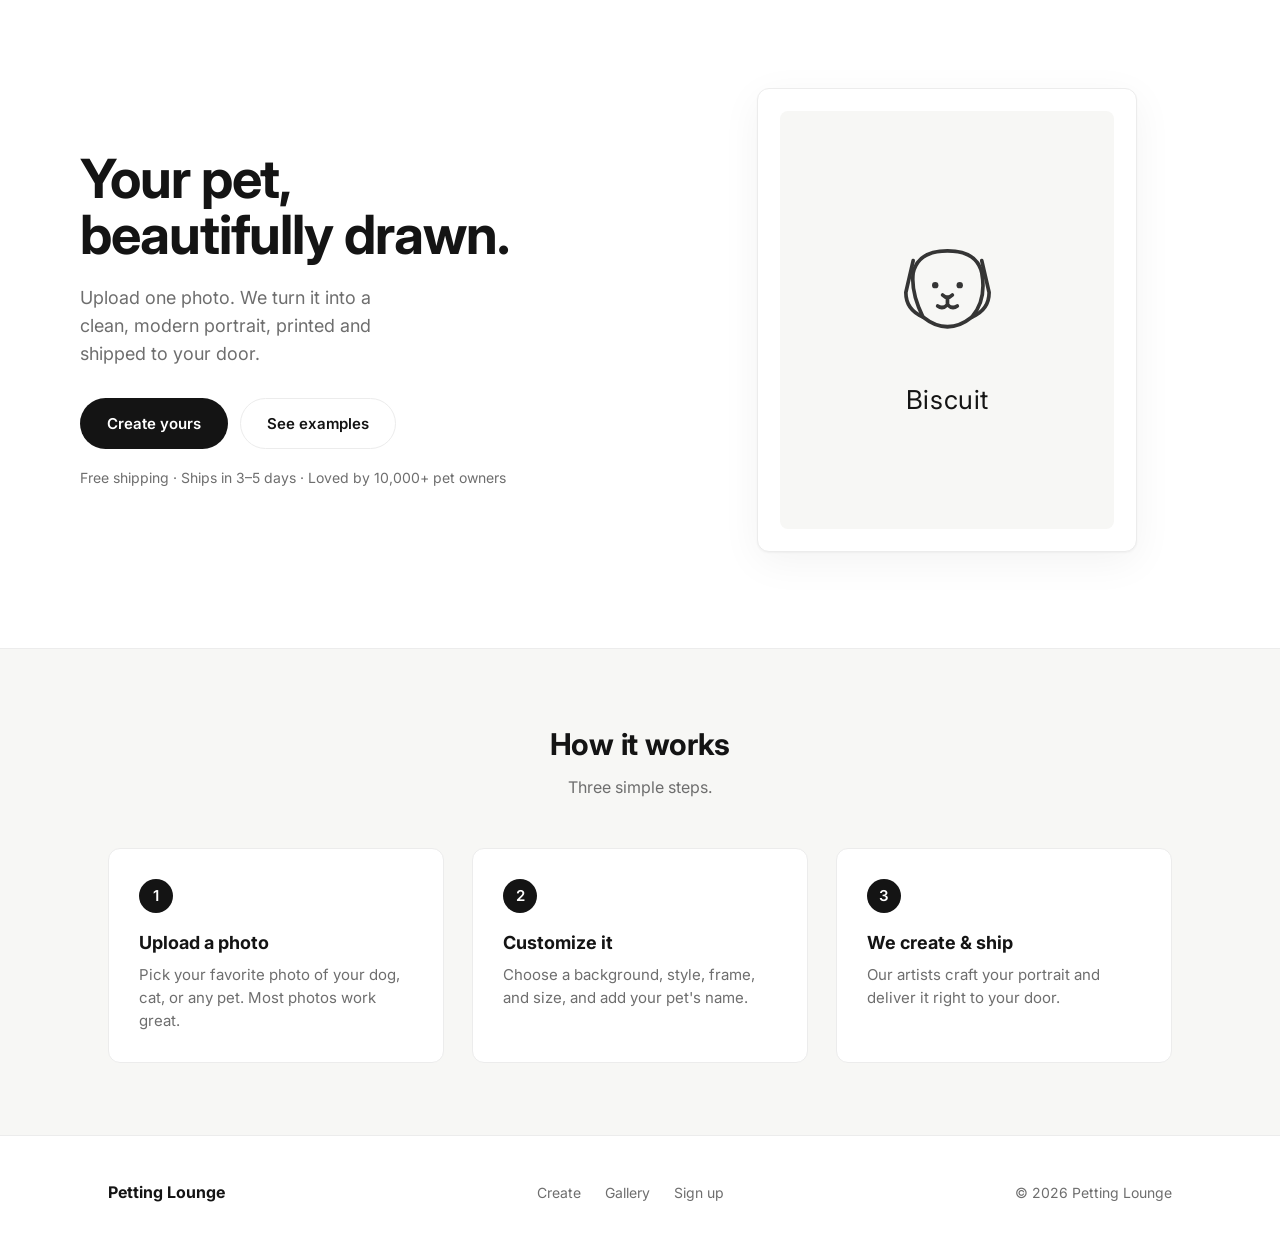
==== index.html @ 8c387979 "Update index.html" ====
<!DOCTYPE html>
<html lang="en">
<head>
  <meta charset="UTF-8" />
  <meta name="viewport" content="width=device-width, initial-scale=1.0" />
  <title>Petting Lounge — Custom Pet Portraits</title>

  <!-- Fonts -->
  <link rel="preconnect" href="https://fonts.googleapis.com" />
  <link rel="preconnect" href="https://fonts.gstatic.com" crossorigin />
  <link href="https://fonts.googleapis.com/css2?family=Inter:wght@400;500;600;700&display=swap" rel="stylesheet" />

  <!-- Shared stylesheet -->
  <link rel="stylesheet" href="style.css" />
</head>
<body>

  <!-- Reusable navbar (from Navbar.js). "active" highlights the current page. -->
  <site-nav active="create"></site-nav>

  <!-- ================= HERO ================= -->
  <section class="container hero">
    <div>
      <h1>Your pet,<br />beautifully drawn.</h1>
      <p class="lead">Upload one photo. We turn it into a clean, modern portrait, printed and shipped to your door.</p>
      <div class="cta-row">
        <a href="customize.html" class="btn btn-primary">Create yours</a>
        <a href="gallery.html" class="btn btn-outline">See examples</a>
      </div>
      <p class="reassure">Free shipping · Ships in 3–5 days · Loved by 10,000+ pet owners</p>
    </div>

    <!-- Signature element: a framed portrait preview -->
    <div class="frame">
      <div class="art">
        <svg viewBox="0 0 120 120" fill="none" stroke="#141414" stroke-width="3"
             stroke-linecap="round" stroke-linejoin="round" aria-hidden="true">
          <path d="M32 34 L26 60 Q26 74 40 80" />
          <path d="M88 34 L94 60 Q94 74 80 80" />
          <path d="M40 80 Q60 96 80 80 Q92 66 88 44 Q84 26 60 26 Q36 26 32 44 Q30 60 40 80 Z" />
          <circle cx="50" cy="54" r="2.6" fill="#141414" stroke="none" />
          <circle cx="70" cy="54" r="2.6" fill="#141414" stroke="none" />
          <path d="M60 64 L60 70 Q56 74 52 71" />
          <path d="M60 70 Q64 74 68 71" />
          <path d="M56 62 Q60 66 64 62" />
        </svg>
        <div class="petname">Biscuit</div>
      </div>
    </div>
  </section>

  <!-- ================= STEPS ================= -->
  <section class="steps">
    <div class="container">
      <h2>How it works</h2>
      <p class="sub">Three simple steps.</p>
      <div class="grid">
        <div class="step">
          <div class="num">1</div>
          <h3>Upload a photo</h3>
          <p>Pick your favorite photo of your dog, cat, or any pet. Most photos work great.</p>
        </div>
        <div class="step">
          <div class="num">2</div>
          <h3>Customize it</h3>
          <p>Choose a background, style, frame, and size, and add your pet's name.</p>
        </div>
        <div class="step">
          <div class="num">3</div>
          <h3>We create &amp; ship</h3>
          <p>Our artists craft your portrait and deliver it right to your door.</p>
        </div>
      </div>
    </div>
  </section>

  <!-- ================= FOOTER ================= -->
  <footer class="footer">
    <div class="container">
      <span class="brand">Petting Lounge</span>
      <nav>
        <a href="index.html">Create</a>
        <a href="gallery.html">Gallery</a>
        <a href="login.html">Sign up</a>
      </nav>
      <span class="muted">© 2026 Petting Lounge</span>
    </div>
  </footer>

  <!-- Load the navbar component (module, so it can use Supabase) -->
  <script type="module" src="Navbar.js"></script>
</body>
</html>
---- style.css ----
/* =========================================================================
   style.css — Northlight Studio
   One clean, white theme shared by every page. Change a value here once and
   it updates everywhere. Colors live in :root as easy-to-read variables.
   ========================================================================= */

:root {
  --bg:        #ffffff;   /* page background */
  --wash:      #f7f7f5;   /* soft section background */
  --ink:       #141414;   /* main text */
  --ink-soft:  #6e6e6e;   /* secondary text */
  --line:      #ececec;   /* borders + dividers */
  --accent:    #141414;   /* buttons / primary actions (kept black for a clean look) */

  --radius:    12px;
  --shadow:    0 1px 2px rgba(0,0,0,.04), 0 10px 40px rgba(0,0,0,.05);
  --maxw:      1120px;
}

* { box-sizing: border-box; margin: 0; padding: 0; }

html { scroll-behavior: smooth; }

body {
  font-family: "Inter", system-ui, -apple-system, sans-serif;
  background: var(--bg);
  color: var(--ink);
  line-height: 1.55;
  -webkit-font-smoothing: antialiased;
}

a { color: inherit; }

/* ---------- shared layout ---------- */
.container { max-width: var(--maxw); margin: 0 auto; padding: 0 28px; }

/* ---------- buttons ---------- */
.btn {
  display: inline-block; cursor: pointer; text-decoration: none;
  font-size: 15px; font-weight: 600; border-radius: 999px;
  padding: 13px 26px; border: 1px solid transparent;
  transition: transform .08s ease, background .15s ease, border-color .15s ease;
}
.btn:active { transform: translateY(1px); }
.btn-primary { background: var(--accent); color: #fff; }
.btn-primary:hover { background: #000; }
.btn-outline { background: #fff; color: var(--ink); border-color: var(--line); }
.btn-outline:hover { border-color: var(--ink); }

/* =========================================================================
   NAVBAR  (markup comes from Navbar.js; styles live here)
   ========================================================================= */
.nav {
  display: flex; align-items: center; justify-content: space-between;
  padding: 16px 28px;
  border-bottom: 1px solid var(--line);
  position: sticky; top: 0; z-index: 40;
  background: rgba(255,255,255,.85);
  backdrop-filter: blur(10px);
}
.nav a { text-decoration: none; }
.nav .brand {
  font-weight: 700; font-size: 19px; letter-spacing: -.01em;
  color: var(--ink); display: flex; align-items: center; gap: 8px;
}
.nav .brand .dot { width: 9px; height: 9px; border-radius: 50%; background: var(--ink); }
.nav .links { display: flex; align-items: center; gap: 26px; }
.nav .links a { color: var(--ink-soft); font-size: 15px; font-weight: 500; }
.nav .links a:hover { color: var(--ink); }
.nav .links a.active { color: var(--ink); font-weight: 600; }
.nav .cart {
  border: 1px solid var(--line); border-radius: 999px; padding: 8px 16px;
  color: var(--ink) !important; font-weight: 500;
}
.nav .cart:hover { border-color: var(--ink); }
@media (max-width: 640px) {
  .nav .links a:not(.cart) { display: none; }
}

/* =========================================================================
   HERO
   ========================================================================= */
.hero {
  display: grid; grid-template-columns: 1.05fr .95fr; gap: 56px;
  align-items: center; padding: 88px 0 96px;
}
.hero h1 {
  font-size: 54px; line-height: 1.05; letter-spacing: -.02em; font-weight: 700;
  margin-bottom: 20px;
}
.hero p.lead { font-size: 18px; color: var(--ink-soft); max-width: 30ch; margin-bottom: 30px; }
.hero .cta-row { display: flex; gap: 12px; flex-wrap: wrap; }
.hero .reassure { margin-top: 18px; font-size: 14px; color: var(--ink-soft); }

/* the framed portrait shown in the hero */
.frame {
  background: #fff; border: 1px solid var(--line); border-radius: var(--radius);
  box-shadow: var(--shadow); padding: 22px; justify-self: center; max-width: 380px; width: 100%;
}
.frame .art {
  background: var(--wash); border-radius: 8px; aspect-ratio: 4/5;
  display: flex; flex-direction: column; align-items: center; justify-content: center; gap: 14px;
}
.frame .art svg { width: 44%; opacity: .85; }
.frame .art .petname { font-size: 26px; letter-spacing: .02em; color: var(--ink); }

/* =========================================================================
   STEPS
   ========================================================================= */
.steps { background: var(--wash); border-top: 1px solid var(--line); border-bottom: 1px solid var(--line); }
.steps .container { padding-top: 72px; padding-bottom: 72px; }
.steps h2 { font-size: 30px; letter-spacing: -.01em; text-align: center; margin-bottom: 8px; }
.steps .sub { text-align: center; color: var(--ink-soft); margin-bottom: 48px; }
.steps .grid { display: grid; grid-template-columns: repeat(3, 1fr); gap: 28px; }
.step { background: #fff; border: 1px solid var(--line); border-radius: var(--radius); padding: 30px; }
.step .num {
  width: 34px; height: 34px; border-radius: 999px; background: var(--ink); color: #fff;
  display: flex; align-items: center; justify-content: center; font-weight: 600; font-size: 15px;
  margin-bottom: 16px;
}
.step h3 { font-size: 18px; margin-bottom: 6px; }
.step p { color: var(--ink-soft); font-size: 15px; }

/* =========================================================================
   FOOTER
   ========================================================================= */
.footer { padding: 44px 0; }
.footer .container { display: flex; align-items: center; justify-content: space-between; flex-wrap: wrap; gap: 14px; }
.footer .brand { font-weight: 700; }
.footer .muted { color: var(--ink-soft); font-size: 14px; }
.footer a { color: var(--ink-soft); text-decoration: none; font-size: 14px; margin-left: 20px; }
.footer a:hover { color: var(--ink); }

/* =========================================================================
   RESPONSIVE
   ========================================================================= */
@media (max-width: 820px) {
  .hero { grid-template-columns: 1fr; gap: 36px; padding: 56px 0 64px; text-align: center; }
  .hero h1 { font-size: 40px; }
  .hero p.lead { margin-left: auto; margin-right: auto; }
  .hero .cta-row { justify-content: center; }
  .frame { grid-row: 1; }
  .steps .grid { grid-template-columns: 1fr; }
}
@media (prefers-reduced-motion: reduce) { * { scroll-behavior: auto; } }
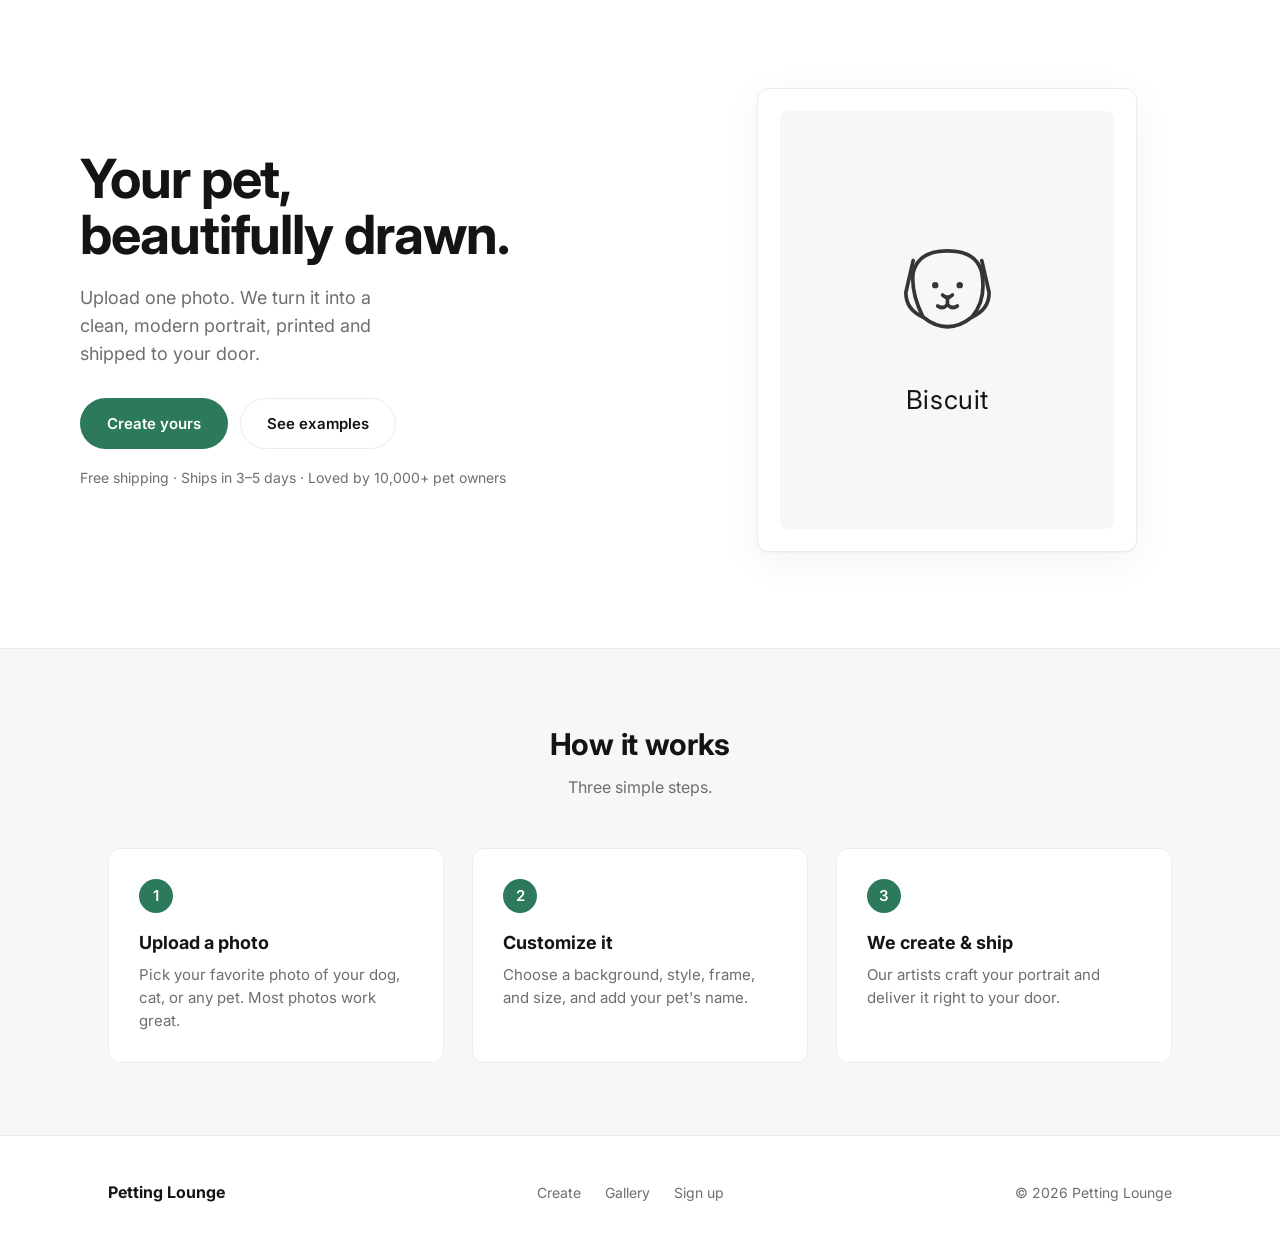
==== commit 8c4bb51c: "Update index.html" ====
--- a/index.html
+++ b/index.html
@@ -16,7 +16,7 @@
 <body>
 
   <!-- Reusable navbar (from Navbar.js). "active" highlights the current page. -->
-  <site-nav active="create"></site-nav>
+  <site-nav active="pet"></site-nav>
 
   <!-- ================= HERO ================= -->
   <section class="container hero">
@@ -24,7 +24,7 @@
       <h1>Your pet,<br />beautifully drawn.</h1>
       <p class="lead">Upload one photo. We turn it into a clean, modern portrait, printed and shipped to your door.</p>
       <div class="cta-row">
-        <a href="customize.html" class="btn btn-primary">Create yours</a>
+        <a href="projects.html" class="btn btn-primary">Create yours</a>
         <a href="gallery.html" class="btn btn-outline">See examples</a>
       </div>
       <p class="reassure">Free shipping · Ships in 3–5 days · Loved by 10,000+ pet owners</p>
--- a/style.css
+++ b/style.css
@@ -10,7 +10,8 @@
   --ink:       #141414;   /* main text */
   --ink-soft:  #6e6e6e;   /* secondary text */
   --line:      #ececec;   /* borders + dividers */
-  --accent:    #141414;   /* buttons / primary actions (kept black for a clean look) */
+  --accent:      #2c7a5b;   /* fresh green — the site's pop of color */
+  --accent-dark: #24624a;   /* darker green for button hover */
 
   --radius:    12px;
   --shadow:    0 1px 2px rgba(0,0,0,.04), 0 10px 40px rgba(0,0,0,.05);
@@ -43,7 +44,7 @@
 }
 .btn:active { transform: translateY(1px); }
 .btn-primary { background: var(--accent); color: #fff; }
-.btn-primary:hover { background: #000; }
+.btn-primary:hover { background: var(--accent-dark); }
 .btn-outline { background: #fff; color: var(--ink); border-color: var(--line); }
 .btn-outline:hover { border-color: var(--ink); }
 
@@ -51,30 +52,44 @@
    NAVBAR  (markup comes from Navbar.js; styles live here)
    ========================================================================= */
 .nav {
-  display: flex; align-items: center; justify-content: space-between;
+  /* three zones: logo (left) | links (center) | account (right) */
+  display: grid; grid-template-columns: 1fr auto 1fr; align-items: center;
   padding: 16px 28px;
   border-bottom: 1px solid var(--line);
   position: sticky; top: 0; z-index: 40;
-  background: rgba(255,255,255,.85);
+  background: rgba(255,255,255,.9);
   backdrop-filter: blur(10px);
 }
 .nav a { text-decoration: none; }
+
+/* logo, top-left, clean black */
 .nav .brand {
-  font-weight: 700; font-size: 19px; letter-spacing: -.01em;
-  color: var(--ink); display: flex; align-items: center; gap: 8px;
-}
-.nav .brand .dot { width: 9px; height: 9px; border-radius: 50%; background: var(--ink); }
-.nav .links { display: flex; align-items: center; gap: 26px; }
-.nav .links a { color: var(--ink-soft); font-size: 15px; font-weight: 500; }
-.nav .links a:hover { color: var(--ink); }
-.nav .links a.active { color: var(--ink); font-weight: 600; }
-.nav .cart {
+  justify-self: start;
+  font-weight: 700; font-size: 20px; letter-spacing: -.01em; color: var(--ink);
+}
+
+/* centered links: Create, Projects */
+.nav .center { justify-self: center; display: flex; align-items: center; gap: 14px; }
+.nav .center a {
+  color: var(--ink-soft); font-size: 15px; font-weight: 500;
+  border: 1px solid var(--line); border-radius: 999px; padding: 8px 22px;
+  transition: color .15s ease, border-color .15s ease, background .15s ease;
+}
+.nav .center a:hover { color: var(--ink); border-color: var(--ink); background: var(--wash); }
+.nav .center a.active { color: var(--ink); font-weight: 600; border-color: var(--accent); }
+
+/* account, top-right */
+.nav .account { justify-self: end; }
+.nav .account a {
   border: 1px solid var(--line); border-radius: 999px; padding: 8px 16px;
-  color: var(--ink) !important; font-weight: 500;
-}
-.nav .cart:hover { border-color: var(--ink); }
-@media (max-width: 640px) {
-  .nav .links a:not(.cart) { display: none; }
+  color: var(--ink); font-weight: 500; font-size: 15px;
+}
+.nav .account a:hover { border-color: var(--ink); }
+
+@media (max-width: 600px) {
+  .nav { padding: 14px 18px; }
+  .nav .center { gap: 18px; }
+  .nav .center a { font-size: 14px; }
 }
 
 /* =========================================================================
@@ -114,7 +129,7 @@
 .steps .grid { display: grid; grid-template-columns: repeat(3, 1fr); gap: 28px; }
 .step { background: #fff; border: 1px solid var(--line); border-radius: var(--radius); padding: 30px; }
 .step .num {
-  width: 34px; height: 34px; border-radius: 999px; background: var(--ink); color: #fff;
+  width: 34px; height: 34px; border-radius: 999px; background: var(--accent); color: #fff;
   display: flex; align-items: center; justify-content: center; font-weight: 600; font-size: 15px;
   margin-bottom: 16px;
 }
@@ -143,3 +158,92 @@
   .steps .grid { grid-template-columns: 1fr; }
 }
 @media (prefers-reduced-motion: reduce) { * { scroll-behavior: auto; } }
+
+/* =========================================================================
+   AUTH  (login.html)
+   ========================================================================= */
+.auth-wrap { display: flex; justify-content: center; padding: 72px 28px 120px; }
+.auth-card {
+  width: 100%; max-width: 420px; background: #fff;
+  border: 1px solid var(--line); border-radius: var(--radius);
+  box-shadow: var(--shadow); padding: 36px;
+}
+.auth-card h1 { font-size: 26px; letter-spacing: -.01em; margin-bottom: 6px; }
+.auth-card .sub { color: var(--ink-soft); font-size: 15px; margin-bottom: 24px; }
+.auth-card label { display: block; font-size: 13px; font-weight: 600; margin-bottom: 8px; }
+.auth-card input[type="email"],
+.auth-card input[type="password"] {
+  width: 100%; font: inherit; font-size: 15px; padding: 12px 14px;
+  border: 1px solid var(--line); border-radius: 10px; margin-bottom: 16px;
+}
+.auth-card input[type="email"]:focus,
+.auth-card input[type="password"]:focus {
+  outline: 2px solid var(--ink); outline-offset: 1px; border-color: transparent;
+}
+.auth-tabs {
+  display: flex; gap: 6px; background: var(--wash);
+  border-radius: 10px; padding: 4px; margin-bottom: 24px;
+}
+.auth-tabs button {
+  flex: 1; font: inherit; font-size: 14px; font-weight: 600; cursor: pointer;
+  border: none; background: transparent; color: var(--ink-soft);
+  padding: 9px 0; border-radius: 7px; transition: background .15s, color .15s;
+}
+.auth-tabs button.active { background: #fff; color: var(--ink); box-shadow: 0 1px 2px rgba(0,0,0,.06); }
+.auth-card .btn { width: 100%; text-align: center; }
+.auth-card .msg { margin-top: 16px; font-size: 14px; line-height: 1.45; }
+.auth-card .msg.ok  { color: #1a7f4b; }
+.auth-card .msg.err { color: #b4232a; }
+.auth-card .fine { margin-top: 18px; font-size: 13px; color: var(--ink-soft); text-align: center; }
+.auth-card .signed { font-size: 15px; color: var(--ink); margin-bottom: 20px; }
+.auth-card .signed b { font-weight: 600; }
+
+/* link at the bottom of an auth card to switch between login / signup */
+.auth-card .switch { margin-top: 20px; text-align: center; font-size: 14px; color: var(--ink-soft); }
+.auth-card .switch a { color: var(--ink); font-weight: 600; text-decoration: none; }
+.auth-card .switch a:hover { text-decoration: underline; }
+
+/* =========================================================================
+   ACCOUNT  (account.html)
+   ========================================================================= */
+.account-page { max-width: 720px; margin: 0 auto; padding: 56px 28px 120px; }
+.account-page h1 { font-size: 32px; letter-spacing: -.01em; margin-bottom: 28px; }
+
+.panel {
+  background: #fff; border: 1px solid var(--line); border-radius: var(--radius);
+  box-shadow: var(--shadow); padding: 28px; margin-bottom: 24px;
+}
+.panel h2 { font-size: 18px; margin-bottom: 18px; }
+
+.info-row {
+  display: flex; justify-content: space-between; gap: 16px;
+  padding: 11px 0; border-bottom: 1px solid var(--line); font-size: 15px;
+}
+.info-row:last-child { border-bottom: none; }
+.info-row .label { color: var(--ink-soft); }
+.info-row .value { font-weight: 500; text-align: right; }
+
+.account-actions { display: flex; gap: 12px; margin-top: 22px; flex-wrap: wrap; }
+
+.order {
+  display: flex; justify-content: space-between; align-items: center; gap: 16px;
+  padding: 16px 0; border-bottom: 1px solid var(--line);
+}
+.order:last-child { border-bottom: none; }
+.order .oid { font-weight: 600; color: var(--ink); font-size: 15px; }
+.order .meta { font-size: 13px; color: var(--ink-soft); margin-top: 2px; }
+.order .right { text-align: right; }
+.badge {
+  font-size: 12px; font-weight: 600; padding: 4px 11px; border-radius: 999px;
+  background: var(--wash); color: var(--ink); text-transform: capitalize;
+}
+.order .amount { font-weight: 600; font-size: 15px; margin-top: 4px; }
+
+.empty { text-align: center; padding: 28px 0; color: var(--ink-soft); font-size: 15px; }
+.empty a { color: var(--ink); font-weight: 600; text-decoration: none; }
+.empty a:hover { text-decoration: underline; }
+
+/* small button variant + keep account rows vertically centered */
+.btn-sm { padding: 8px 16px; font-size: 14px; }
+.info-row { align-items: center; }
+.account-actions.bottom { margin-top: 0; }
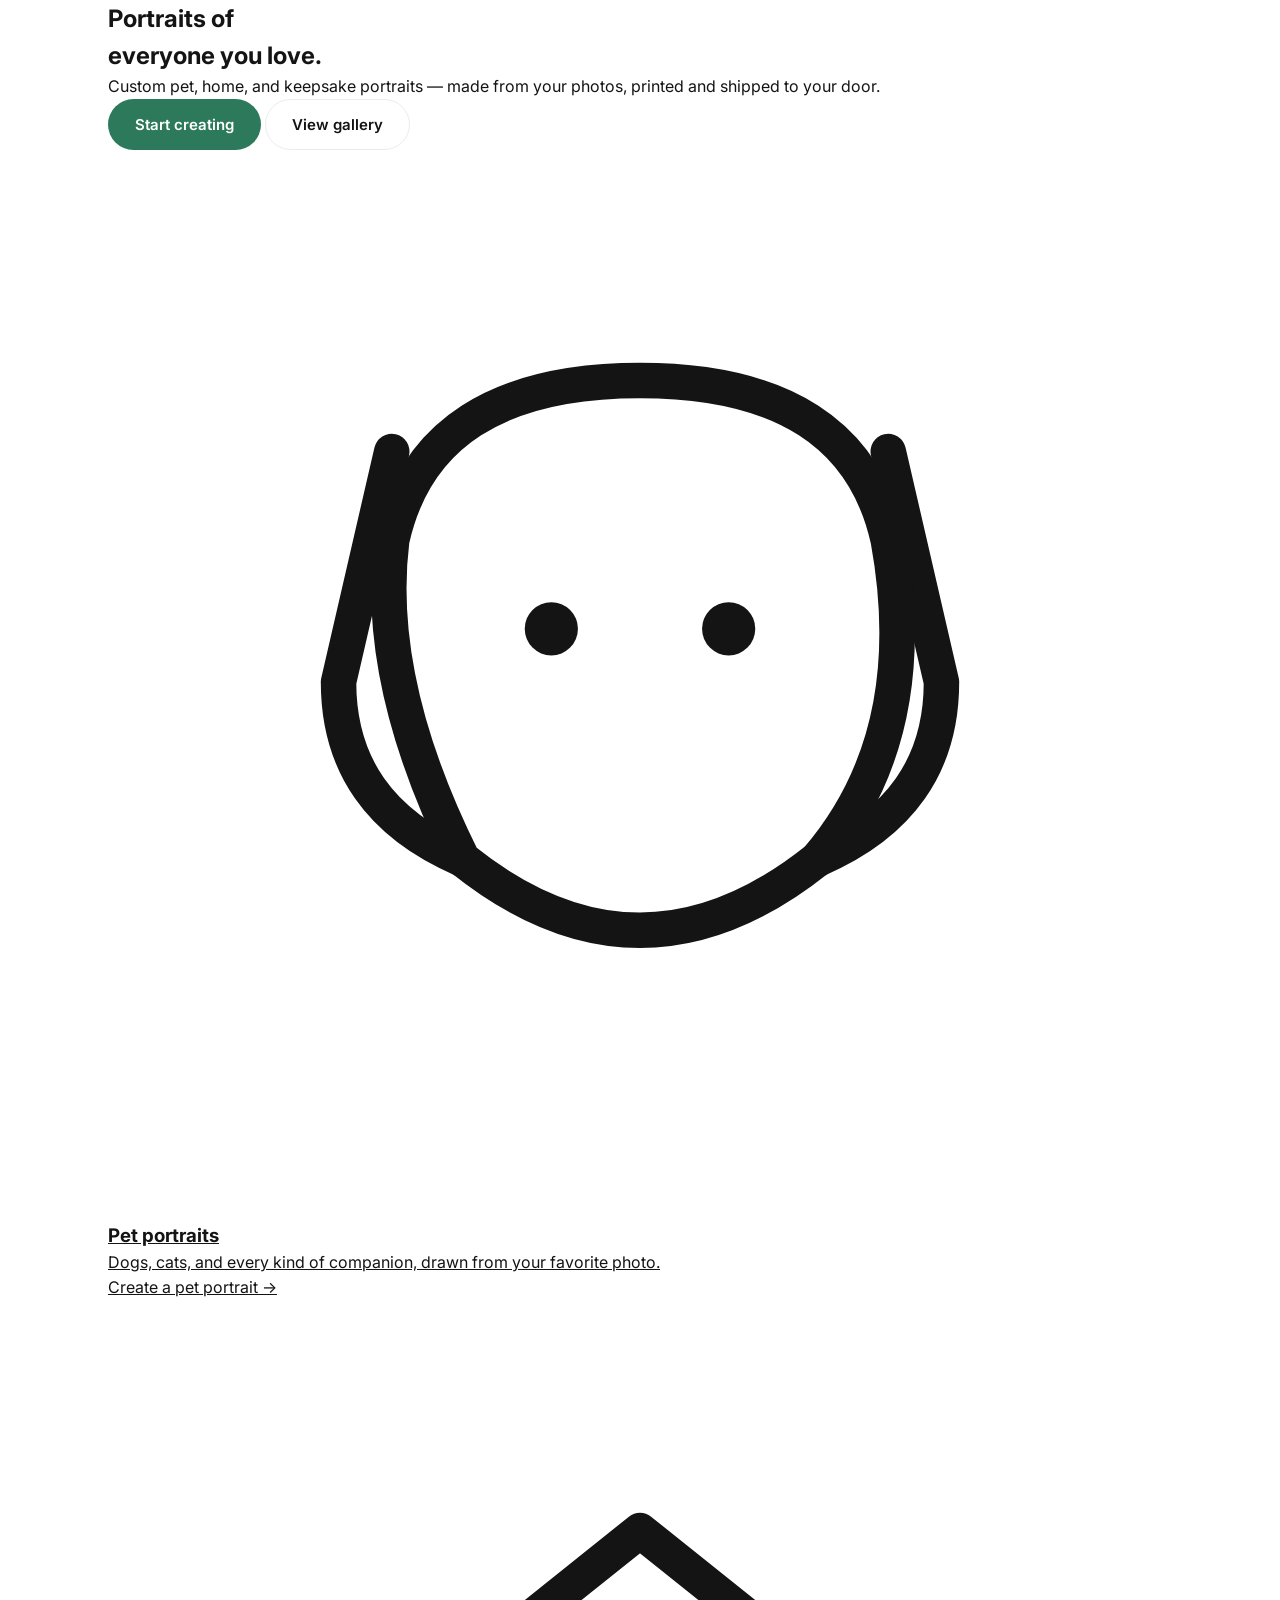
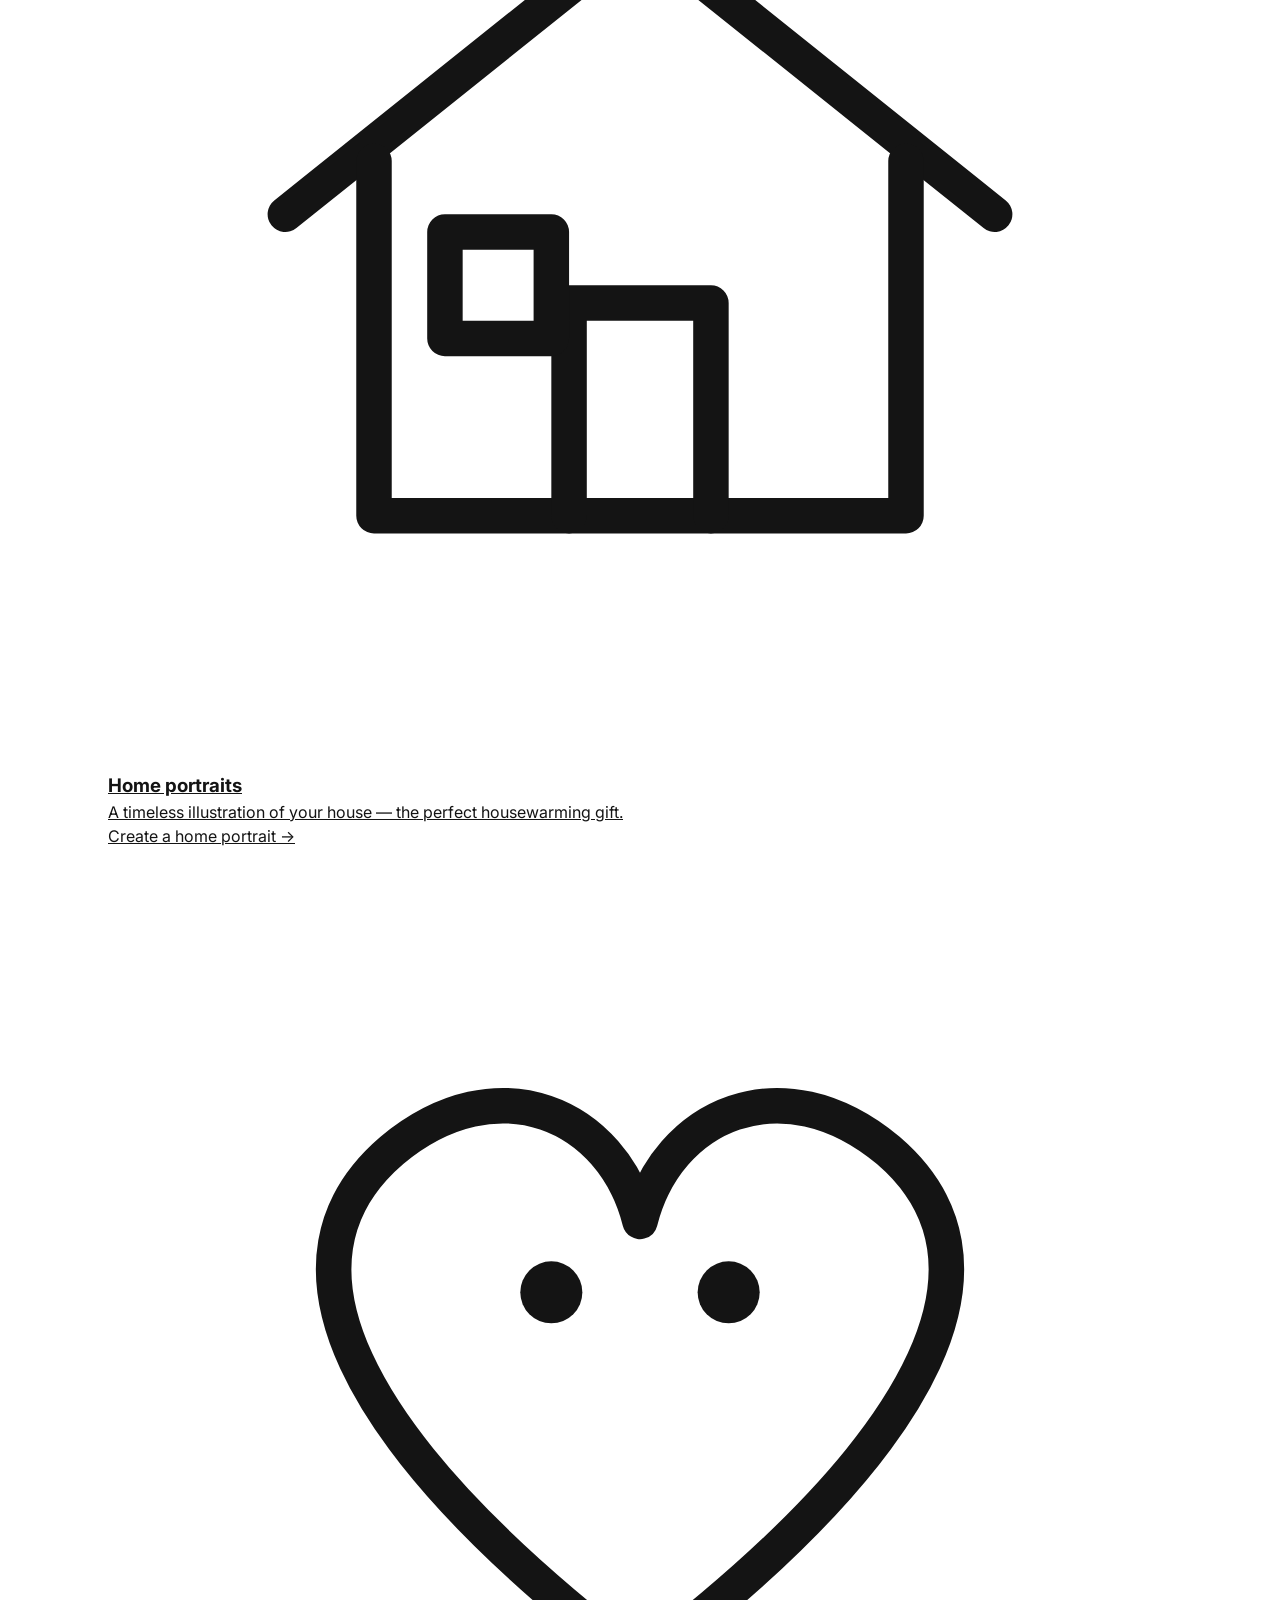
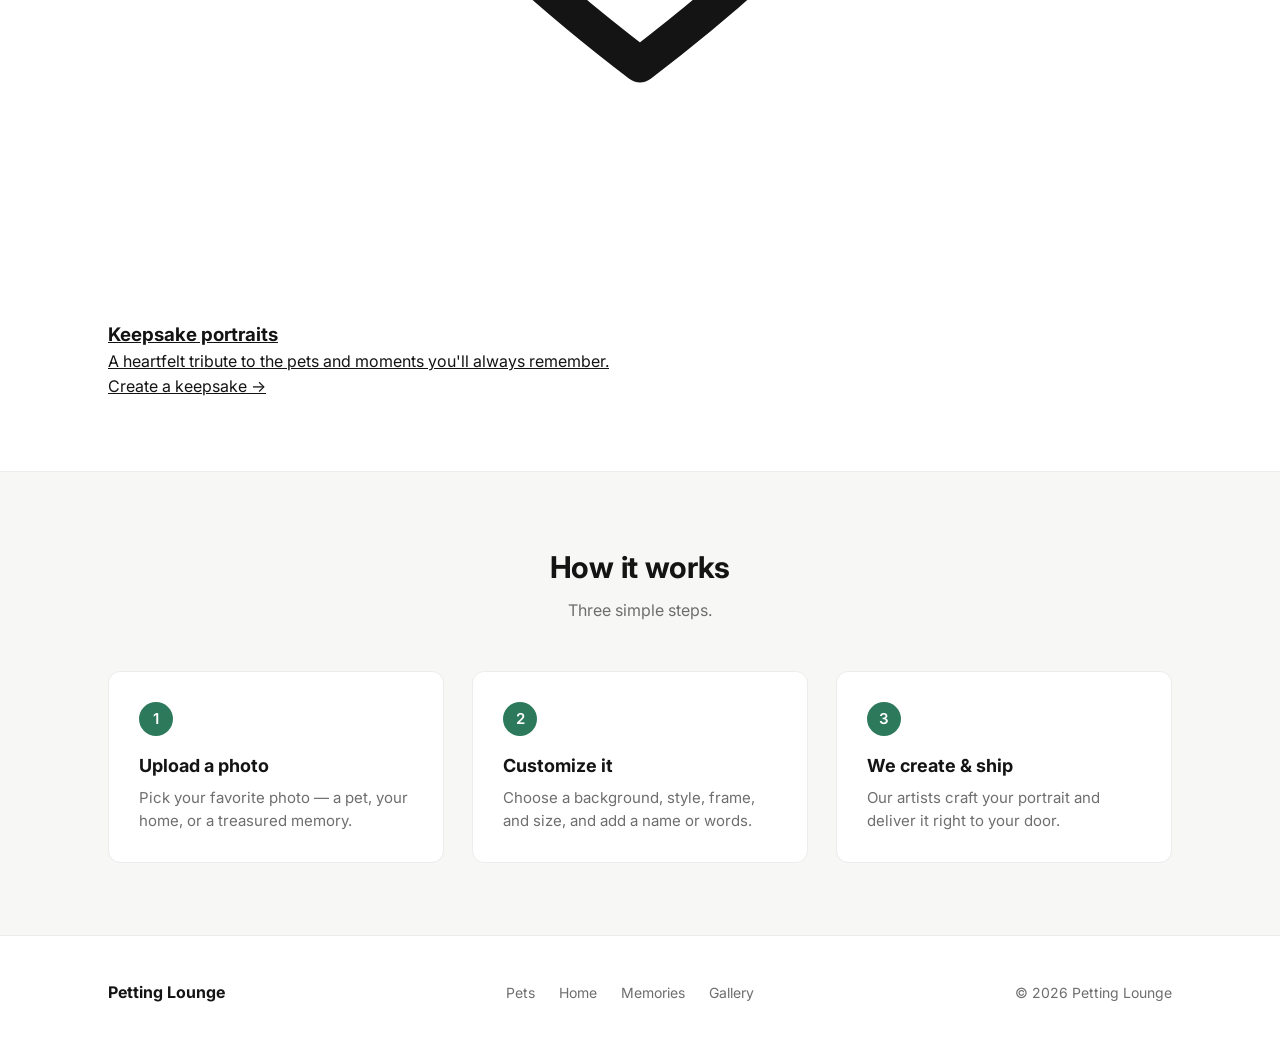
==== commit ba7ca1be: "Update index.html" ====
--- a/index.html
+++ b/index.html
@@ -3,54 +3,81 @@
 <head>
   <meta charset="UTF-8" />
   <meta name="viewport" content="width=device-width, initial-scale=1.0" />
-  <title>Petting Lounge — Custom Pet Portraits</title>
+  <title>Petting Lounge — Custom Portraits from Your Photos</title>
 
-  <!-- Fonts -->
   <link rel="preconnect" href="https://fonts.googleapis.com" />
   <link rel="preconnect" href="https://fonts.gstatic.com" crossorigin />
   <link href="https://fonts.googleapis.com/css2?family=Inter:wght@400;500;600;700&display=swap" rel="stylesheet" />
-
-  <!-- Shared stylesheet -->
   <link rel="stylesheet" href="style.css" />
 </head>
 <body>
 
-  <!-- Reusable navbar (from Navbar.js). "active" highlights the current page. -->
-  <site-nav active="pet"></site-nav>
+  <site-nav></site-nav>
 
   <!-- ================= HERO ================= -->
-  <section class="container hero">
-    <div>
-      <h1>Your pet,<br />beautifully drawn.</h1>
-      <p class="lead">Upload one photo. We turn it into a clean, modern portrait, printed and shipped to your door.</p>
-      <div class="cta-row">
-        <a href="projects.html" class="btn btn-primary">Create yours</a>
-        <a href="gallery.html" class="btn btn-outline">See examples</a>
-      </div>
-      <p class="reassure">Free shipping · Ships in 3–5 days · Loved by 10,000+ pet owners</p>
+  <section class="container home-hero">
+    <h1>Portraits of<br />everyone you love.</h1>
+    <p class="lead">Custom pet, home, and keepsake portraits — made from your photos, printed and shipped to your door.</p>
+    <div class="cta-row">
+      <a href="projects.html" class="btn btn-primary">Start creating</a>
+      <a href="gallery.html" class="btn btn-outline">View gallery</a>
     </div>
+  </section>
 
-    <!-- Signature element: a framed portrait preview -->
-    <div class="frame">
-      <div class="art">
-        <svg viewBox="0 0 120 120" fill="none" stroke="#141414" stroke-width="3"
-             stroke-linecap="round" stroke-linejoin="round" aria-hidden="true">
-          <path d="M32 34 L26 60 Q26 74 40 80" />
-          <path d="M88 34 L94 60 Q94 74 80 80" />
-          <path d="M40 80 Q60 96 80 80 Q92 66 88 44 Q84 26 60 26 Q36 26 32 44 Q30 60 40 80 Z" />
-          <circle cx="50" cy="54" r="2.6" fill="#141414" stroke="none" />
-          <circle cx="70" cy="54" r="2.6" fill="#141414" stroke="none" />
-          <path d="M60 64 L60 70 Q56 74 52 71" />
-          <path d="M60 70 Q64 74 68 71" />
-          <path d="M56 62 Q60 66 64 62" />
-        </svg>
-        <div class="petname">Biscuit</div>
-      </div>
+  <!-- ================= PRODUCT CARDS ================= -->
+  <section class="container">
+    <div class="cards">
+
+      <a class="product-card" href="pet.html">
+        <div class="ic">
+          <svg viewBox="0 0 120 120" fill="none" stroke="#141414" stroke-width="4"
+               stroke-linecap="round" stroke-linejoin="round" aria-hidden="true">
+            <path d="M32 34 L26 60 Q26 74 40 80" />
+            <path d="M88 34 L94 60 Q94 74 80 80" />
+            <path d="M40 80 Q60 96 80 80 Q92 66 88 44 Q84 26 60 26 Q36 26 32 44 Q30 60 40 80 Z" />
+            <circle cx="50" cy="54" r="3" fill="#141414" stroke="none" />
+            <circle cx="70" cy="54" r="3" fill="#141414" stroke="none" />
+          </svg>
+        </div>
+        <h3>Pet portraits</h3>
+        <p>Dogs, cats, and every kind of companion, drawn from your favorite photo.</p>
+        <div class="go">Create a pet portrait →</div>
+      </a>
+
+      <a class="product-card" href="home.html">
+        <div class="ic">
+          <svg viewBox="0 0 120 120" fill="none" stroke="#141414" stroke-width="4"
+               stroke-linecap="round" stroke-linejoin="round" aria-hidden="true">
+            <path d="M20 58 L60 26 L100 58" />
+            <path d="M30 52 L30 92 L90 92 L90 52" />
+            <path d="M52 92 L52 68 L68 68 L68 92" />
+            <rect x="38" y="60" width="12" height="12" />
+          </svg>
+        </div>
+        <h3>Home portraits</h3>
+        <p>A timeless illustration of your house — the perfect housewarming gift.</p>
+        <div class="go">Create a home portrait →</div>
+      </a>
+
+      <a class="product-card" href="memories.html">
+        <div class="ic">
+          <svg viewBox="0 0 120 120" fill="none" stroke="#141414" stroke-width="4"
+               stroke-linecap="round" stroke-linejoin="round" aria-hidden="true">
+            <path d="M60 92 C 26 66, 18 46, 32 34 C 44 24, 57 30, 60 42 C 63 30, 76 24, 88 34 C 102 46, 94 66, 60 92 Z" />
+            <circle cx="50" cy="50" r="3.5" fill="#141414" stroke="none" />
+            <circle cx="70" cy="50" r="3.5" fill="#141414" stroke="none" />
+          </svg>
+        </div>
+        <h3>Keepsake portraits</h3>
+        <p>A heartfelt tribute to the pets and moments you'll always remember.</p>
+        <div class="go">Create a keepsake →</div>
+      </a>
+
     </div>
   </section>
 
   <!-- ================= STEPS ================= -->
-  <section class="steps">
+  <section class="steps" style="margin-top:72px;">
     <div class="container">
       <h2>How it works</h2>
       <p class="sub">Three simple steps.</p>
@@ -58,12 +85,12 @@
         <div class="step">
           <div class="num">1</div>
           <h3>Upload a photo</h3>
-          <p>Pick your favorite photo of your dog, cat, or any pet. Most photos work great.</p>
+          <p>Pick your favorite photo — a pet, your home, or a treasured memory.</p>
         </div>
         <div class="step">
           <div class="num">2</div>
           <h3>Customize it</h3>
-          <p>Choose a background, style, frame, and size, and add your pet's name.</p>
+          <p>Choose a background, style, frame, and size, and add a name or words.</p>
         </div>
         <div class="step">
           <div class="num">3</div>
@@ -79,15 +106,15 @@
     <div class="container">
       <span class="brand">Petting Lounge</span>
       <nav>
-        <a href="index.html">Create</a>
+        <a href="pet.html">Pets</a>
+        <a href="home.html">Home</a>
+        <a href="memories.html">Memories</a>
         <a href="gallery.html">Gallery</a>
-        <a href="login.html">Sign up</a>
       </nav>
       <span class="muted">© 2026 Petting Lounge</span>
     </div>
   </footer>
 
-  <!-- Load the navbar component (module, so it can use Supabase) -->
   <script type="module" src="Navbar.js"></script>
 </body>
 </html>
--- a/style.css
+++ b/style.css
@@ -3,6 +3,8 @@
    One clean, white theme shared by every page. Change a value here once and
    it updates everywhere. Colors live in :root as easy-to-read variables.
    ========================================================================= */
+
+@import url('https://fonts.googleapis.com/css2?family=Quicksand:wght@500;600;700&display=swap');
 
 :root {
   --bg:        #ffffff;   /* page background */
@@ -12,6 +14,8 @@
   --line:      #ececec;   /* borders + dividers */
   --accent:      #2c7a5b;   /* fresh green — the site's pop of color */
   --accent-dark: #24624a;   /* darker green for button hover */
+  --brown:       #7a5b43;   /* deep walnut — nav border on hover/active */
+  --brown-line:  #b39b82;   /* medium brown — default nav borders */
 
   --radius:    12px;
   --shadow:    0 1px 2px rgba(0,0,0,.04), 0 10px 40px rgba(0,0,0,.05);
@@ -55,41 +59,73 @@
   /* three zones: logo (left) | links (center) | account (right) */
   display: grid; grid-template-columns: 1fr auto 1fr; align-items: center;
   padding: 16px 28px;
-  border-bottom: 1px solid var(--line);
+  border-bottom: 2px solid var(--brown-line);
   position: sticky; top: 0; z-index: 40;
-  background: rgba(255,255,255,.9);
+  background: rgba(255,255,255,.92);
   backdrop-filter: blur(10px);
 }
 .nav a { text-decoration: none; }
 
-/* logo, top-left, clean black */
+/* logo, top-left — softer rounded typeface */
 .nav .brand {
   justify-self: start;
-  font-weight: 700; font-size: 20px; letter-spacing: -.01em; color: var(--ink);
-}
-
-/* centered links: Create, Projects */
-.nav .center { justify-self: center; display: flex; align-items: center; gap: 14px; }
-.nav .center a {
-  color: var(--ink-soft); font-size: 15px; font-weight: 500;
-  border: 1px solid var(--line); border-radius: 999px; padding: 8px 22px;
-  transition: color .15s ease, border-color .15s ease, background .15s ease;
-}
-.nav .center a:hover { color: var(--ink); border-color: var(--ink); background: var(--wash); }
-.nav .center a.active { color: var(--ink); font-weight: 600; border-color: var(--accent); }
+  font-family: "Quicksand", "Inter", sans-serif;
+  font-weight: 700; font-size: 21px; letter-spacing: .01em; color: var(--ink);
+}
+
+/* center cluster */
+.nav .center { justify-self: center; display: flex; align-items: center; gap: 12px; }
+
+/* pill links (Gallery, My Projects) + the Create toggle:
+   brown border only, white fill, no colored background */
+.nav .center > a,
+.nav .drop-toggle {
+  color: var(--ink-soft); font: inherit; font-size: 15px; font-weight: 500; cursor: pointer;
+  background: #fff; border: 1px solid var(--brown-line); border-radius: 999px; padding: 8px 18px;
+  transition: color .15s ease, border-color .15s ease;
+}
+.nav .center > a:hover,
+.nav .drop-toggle:hover { color: var(--ink); border-color: var(--brown); }
+.nav .center > a.active,
+.nav .drop-toggle.active { color: var(--ink); font-weight: 600; border-color: var(--brown); }
+
+/* dropdown */
+.nav .dropdown { position: relative; }
+.nav .drop-toggle { display: inline-flex; align-items: center; gap: 6px; }
+.nav .drop-toggle .caret { font-size: 11px; opacity: .8; }
+
+/* invisible bridge fills the gap so hover never breaks between button and menu */
+.nav .dropdown::after {
+  content: "";
+  position: absolute; top: 100%; left: 0; right: 0; height: 10px;
+}
+
+.nav .dropdown .menu {
+  display: none; position: absolute; top: calc(100% + 8px); left: 50%; transform: translateX(-50%);
+  background: #fff; border: 1px solid var(--brown-line); border-radius: 12px;
+  box-shadow: var(--shadow); padding: 6px; min-width: 160px; z-index: 50;
+}
+.nav .dropdown:hover .menu,
+.nav .dropdown:focus-within .menu,
+.nav .dropdown.open .menu { display: block; }
+.nav .dropdown .menu a {
+  display: block; padding: 10px 14px; border-radius: 8px;
+  font-size: 14px; font-weight: 500; color: var(--ink);
+}
+.nav .dropdown .menu a:hover { background: var(--wash); }
 
 /* account, top-right */
 .nav .account { justify-self: end; }
 .nav .account a {
-  border: 1px solid var(--line); border-radius: 999px; padding: 8px 16px;
+  background: #fff; border: 1px solid var(--brown-line); border-radius: 999px; padding: 8px 16px;
   color: var(--ink); font-weight: 500; font-size: 15px;
 }
-.nav .account a:hover { border-color: var(--ink); }
+.nav .account a:hover { border-color: var(--brown); }
 
 @media (max-width: 600px) {
   .nav { padding: 14px 18px; }
-  .nav .center { gap: 18px; }
-  .nav .center a { font-size: 14px; }
+  .nav .center { gap: 10px; }
+  .nav .center > a, .nav .drop-toggle { font-size: 14px; padding: 8px 14px; }
 }
 
 /* =========================================================================
@@ -247,3 +283,72 @@
 .btn-sm { padding: 8px 16px; font-size: 14px; }
 .info-row { align-items: center; }
 .account-actions.bottom { margin-top: 0; }
+
+/* =========================================================================
+   PROJECTS  (projects.html)
+   ========================================================================= */
+.projects-page { max-width: 900px; margin: 0 auto; padding: 48px 28px 120px; }
+.projects-page h1 { font-size: 32px; letter-spacing: -.01em; margin-bottom: 24px; }
+.projects-page h2 { font-size: 18px; margin-bottom: 16px; }
+
+/* the create box */
+.create-box { margin-bottom: 40px; }
+.create-box .drop {
+  border: 1.5px dashed var(--line); border-radius: 12px; padding: 30px;
+  text-align: center; cursor: pointer; color: var(--ink-soft);
+  transition: border-color .15s, background .15s, color .15s;
+}
+.create-box .drop svg { opacity: .5; margin-bottom: 8px; }
+.create-box .drop strong { color: var(--ink); font-weight: 600; }
+.create-box .drop:hover, .create-box .drop.drag {
+  border-color: var(--accent); background: color-mix(in srgb, var(--accent) 6%, #fff);
+}
+.create-box .drop.has-file {
+  border-style: solid; border-color: var(--accent); color: var(--accent); font-weight: 600;
+}
+.create-box textarea {
+  width: 100%; font: inherit; font-size: 15px; padding: 12px 14px;
+  border: 1px solid var(--line); border-radius: 10px; margin: 16px 0;
+  min-height: 74px; resize: vertical;
+}
+.create-box textarea:focus { outline: 2px solid var(--accent); outline-offset: 1px; border-color: transparent; }
+.create-box .btn { width: 100%; text-align: center; }
+.create-box .msg { margin-top: 14px; font-size: 14px; }
+
+/* projects grid */
+.project-grid { display: grid; grid-template-columns: repeat(auto-fill, minmax(200px, 1fr)); gap: 18px; }
+.project-card { border: 1px solid var(--line); border-radius: var(--radius); overflow: hidden; background: #fff; }
+.project-card img { width: 100%; aspect-ratio: 4/5; object-fit: cover; display: block; background: var(--wash); }
+.project-card .body { padding: 12px 14px; }
+.project-card .note { font-size: 14px; color: var(--ink); line-height: 1.4; }
+.project-card .note.none { color: var(--ink-soft); font-style: italic; }
+.project-card .meta { font-size: 12px; color: var(--ink-soft); margin-top: 8px; display: flex; justify-content: space-between; }
+
+/* create-box text fields */
+.create-box input[type="text"] {
+  width: 100%; font: inherit; font-size: 15px; padding: 12px 14px;
+  border: 1px solid var(--line); border-radius: 10px; margin-top: 16px;
+}
+.create-box input[type="text"]:focus { outline: 2px solid var(--accent); outline-offset: 1px; border-color: transparent; }
+.create-box .hint { font-size: 12.5px; color: var(--ink-soft); margin-top: 6px; }
+
+/* customer examples grid */
+.example-grid { display: grid; grid-template-columns: repeat(auto-fill, minmax(200px, 1fr)); gap: 18px; }
+.example-card { border: 1px solid var(--line); border-radius: var(--radius); overflow: hidden; background: #fff; }
+.example-thumb {
+  position: relative; aspect-ratio: 4/5; background: var(--wash);
+  display: flex; align-items: center; justify-content: center;
+  color: var(--ink-soft); font-size: 13px;
+}
+.example-thumb img { position: absolute; inset: 0; width: 100%; height: 100%; object-fit: cover; }
+.example-card .cap { padding: 12px 14px; font-size: 14px; }
+.example-card .cap .who { font-weight: 600; }
+.example-card .cap .sub { color: var(--ink-soft); font-size: 13px; margin-top: 2px; }
+
+/* photo tip on the create box */
+.upload-tip {
+  margin-top: 12px; font-size: 13.5px; color: var(--ink-soft);
+  background: var(--wash); border: 1px solid var(--line);
+  border-radius: 8px; padding: 10px 12px;
+}
+.upload-tip strong { color: var(--ink); }
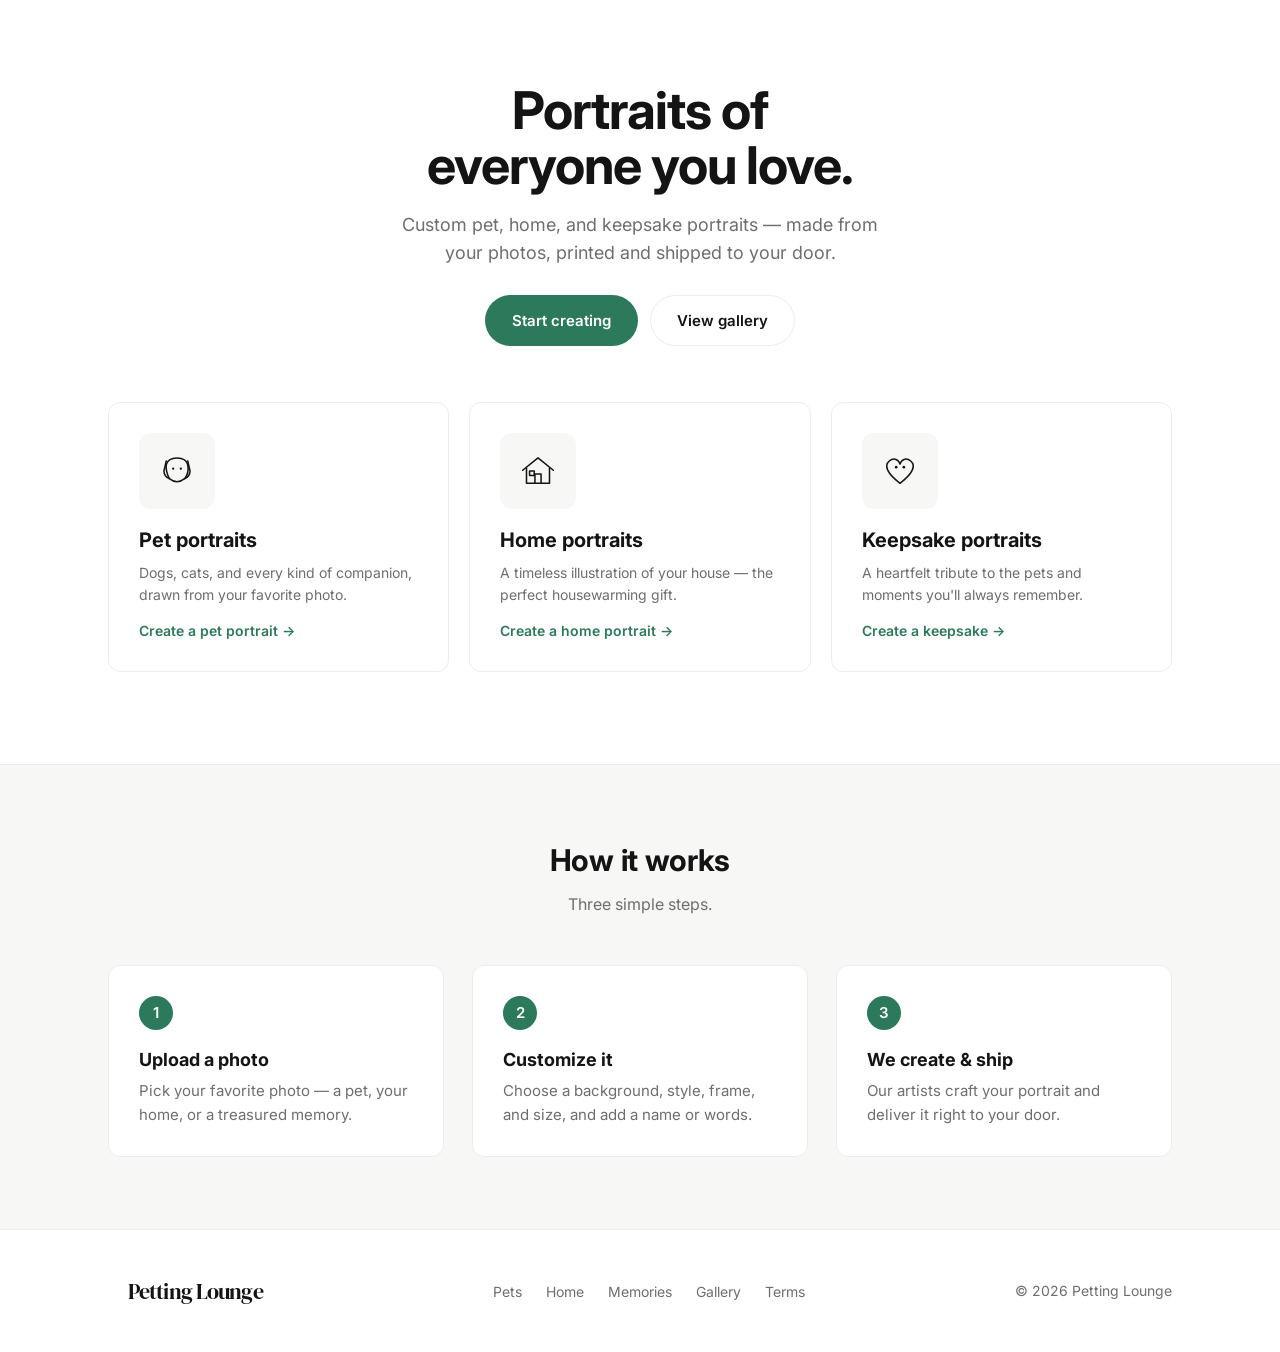
==== commit 24080e51: "Add terms of service and signup consent" ====
--- a/index.html
+++ b/index.html
@@ -104,12 +104,13 @@
   <!-- ================= FOOTER ================= -->
   <footer class="footer">
     <div class="container">
-      <span class="brand">Petting Lounge</span>
+      <a class="brand" href="index.html" aria-label="Petting Lounge home">Petting Lounge</a>
       <nav>
         <a href="pet.html">Pets</a>
         <a href="home.html">Home</a>
         <a href="memories.html">Memories</a>
         <a href="gallery.html">Gallery</a>
+        <a href="terms.html">Terms</a>
       </nav>
       <span class="muted">© 2026 Petting Lounge</span>
     </div>
--- a/style.css
+++ b/style.css
@@ -4,7 +4,7 @@
    it updates everywhere. Colors live in :root as easy-to-read variables.
    ========================================================================= */
 
-@import url('https://fonts.googleapis.com/css2?family=Quicksand:wght@500;600;700&display=swap');
+@import url('https://fonts.googleapis.com/css2?family=DM+Serif+Display:ital@0;1&family=Inter:wght@400;500;600;700&display=swap');
 
 :root {
   --bg:        #ffffff;   /* page background */
@@ -66,11 +66,11 @@
 }
 .nav a { text-decoration: none; }
 
-/* logo, top-left — softer rounded typeface */
+/* Brand: a clean editorial text wordmark. */
 .nav .brand {
-  justify-self: start;
-  font-family: "Quicksand", "Inter", sans-serif;
-  font-weight: 700; font-size: 21px; letter-spacing: .01em; color: var(--ink);
+  justify-self: start; color: var(--ink); line-height: 1;
+  font-family: "DM Serif Display", Georgia, serif;
+  font-size: 24px; letter-spacing: -.04em;
 }
 
 /* center cluster */
@@ -122,10 +122,17 @@
 }
 .nav .account a:hover { border-color: var(--brown); }
 
-@media (max-width: 600px) {
-  .nav { padding: 14px 18px; }
-  .nav .center { gap: 10px; }
-  .nav .center > a, .nav .drop-toggle { font-size: 14px; padding: 8px 14px; }
+@media (max-width: 700px) {
+  .nav {
+    grid-template-columns: 1fr auto;
+    grid-template-areas: "brand account" "center center";
+    row-gap: 12px; padding: 12px 16px;
+  }
+  .nav .brand   { grid-area: brand; }
+  .nav .brand { font-size: 22px; }
+  .nav .account { grid-area: account; justify-self: end; }
+  .nav .center  { grid-area: center; justify-self: center; flex-wrap: wrap; justify-content: center; gap: 8px; }
+  .nav .center > a, .nav .drop-toggle { font-size: 14px; padding: 7px 12px; }
 }
 
 /* =========================================================================
@@ -177,7 +184,7 @@
    ========================================================================= */
 .footer { padding: 44px 0; }
 .footer .container { display: flex; align-items: center; justify-content: space-between; flex-wrap: wrap; gap: 14px; }
-.footer .brand { font-weight: 700; }
+.footer .brand { color: var(--ink); font-family: "DM Serif Display", Georgia, serif; font-size: 22px; letter-spacing: -.04em; text-decoration: none; }
 .footer .muted { color: var(--ink-soft); font-size: 14px; }
 .footer a { color: var(--ink-soft); text-decoration: none; font-size: 14px; margin-left: 20px; }
 .footer a:hover { color: var(--ink); }
@@ -238,6 +245,21 @@
 .auth-card .switch { margin-top: 20px; text-align: center; font-size: 14px; color: var(--ink-soft); }
 .auth-card .switch a { color: var(--ink); font-weight: 600; text-decoration: none; }
 .auth-card .switch a:hover { text-decoration: underline; }
+.terms-check { display: flex !important; align-items: flex-start; gap: 9px; margin: 2px 0 18px; color: var(--ink-soft); font-size: 13px !important; font-weight: 400 !important; line-height: 1.45; }
+.terms-check input { width: 16px; height: 16px; flex: 0 0 auto; margin: 2px 0 0; accent-color: var(--accent); }
+.terms-check a { color: var(--ink); font-weight: 600; }
+
+/* =========================================================================
+   TERMS OF SERVICE
+   ========================================================================= */
+.legal-page { max-width: 760px; margin: 0 auto; padding: 72px 28px 88px; }
+.legal-page .eyebrow { color: var(--accent); font-size: 12px; font-weight: 700; letter-spacing: .12em; }
+.legal-page h1 { margin: 8px 0 8px; font-size: 42px; letter-spacing: -.03em; }
+.legal-updated { color: var(--ink-soft); font-size: 14px; margin-bottom: 42px; }
+.legal-page section { padding: 22px 0; border-top: 1px solid var(--line); }
+.legal-page h2 { font-size: 19px; margin-bottom: 9px; }
+.legal-page p { color: var(--ink-soft); margin-top: 10px; }
+.legal-page a { color: var(--ink); font-weight: 600; }
 
 /* =========================================================================
    ACCOUNT  (account.html)
@@ -352,3 +374,206 @@
   border-radius: 8px; padding: 10px 12px;
 }
 .upload-tip strong { color: var(--ink); }
+
+/* =========================================================================
+   HOMEPAGE product cards (index.html)
+   ========================================================================= */
+.home-hero { text-align: center; padding: 84px 0 56px; }
+.home-hero h1 { font-size: 52px; line-height: 1.05; letter-spacing: -.02em; margin-bottom: 18px; }
+.home-hero p.lead { font-size: 18px; color: var(--ink-soft); max-width: 46ch; margin: 0 auto 28px; }
+.home-hero .cta-row { display: flex; gap: 12px; justify-content: center; flex-wrap: wrap; }
+
+.cards { display: grid; grid-template-columns: repeat(3, 1fr); gap: 20px; padding-bottom: 20px; }
+.product-card {
+  display: block; text-decoration: none; color: inherit;
+  border: 1px solid var(--line); border-radius: var(--radius); padding: 30px; background: #fff;
+  transition: box-shadow .15s ease, transform .1s ease, border-color .15s ease;
+}
+.product-card:hover { box-shadow: var(--shadow); border-color: var(--brown-line); transform: translateY(-2px); }
+.product-card .ic {
+  width: 76px; height: 76px; border-radius: 12px; background: var(--wash);
+  display: flex; align-items: center; justify-content: center; margin-bottom: 16px;
+}
+.product-card .ic svg { width: 46px; height: 46px; }
+.product-card h3 { font-size: 20px; margin-bottom: 6px; }
+.product-card p { color: var(--ink-soft); font-size: 14px; }
+.product-card .go { margin-top: 14px; color: var(--accent); font-weight: 600; font-size: 14px; }
+
+@media (max-width: 760px) {
+  .home-hero h1 { font-size: 38px; }
+  .cards { grid-template-columns: 1fr; }
+}
+
+/* =========================================================================
+   PET PRODUCT STRIP + MODAL WORKFLOW (pet.html)
+   ========================================================================= */
+.strip-head { text-align: center; padding: 48px 28px 26px; }
+.strip-head h2 {
+  font-family: "Quicksand", "Inter", sans-serif;
+  font-size: 32px; font-weight: 700; letter-spacing: -.01em; margin-bottom: 6px;
+}
+.strip-head p { color: var(--ink-soft); font-size: 15px; }
+
+/* full-width row of product images */
+.product-strip { display: grid; grid-template-columns: repeat(5, 1fr); gap: 0; width: 100%; }
+.product-tile {
+  position: relative; cursor: pointer; border: none; padding: 0; background: var(--wash);
+  overflow: hidden; aspect-ratio: 1 / 1;
+}
+.product-tile img { width: 100%; height: 100%; object-fit: cover; display: block; transition: transform .25s ease; }
+.product-tile:hover img { transform: scale(1.04); }
+.product-tile .pick {
+  position: absolute; left: 0; right: 0; bottom: 0;
+  background: rgba(20,20,20,.72); color: #fff; text-align: center;
+  padding: 12px; font-size: 14px; font-weight: 600; opacity: 0; transition: opacity .15s ease;
+}
+.product-tile:hover .pick, .product-tile:focus-visible .pick { opacity: 1; }
+
+@media (max-width: 900px) { .product-strip { grid-template-columns: repeat(3, 1fr); } }
+@media (max-width: 540px) { .product-strip { grid-template-columns: repeat(2, 1fr); } }
+
+/* modal */
+.modal-overlay {
+  position: fixed; inset: 0; background: rgba(20,20,20,.5);
+  display: none; align-items: center; justify-content: center; z-index: 100; padding: 20px;
+}
+.modal-overlay.open { display: flex; }
+.modal {
+  background: #fff; border-radius: 16px; max-width: 840px; width: 100%; max-height: 92vh;
+  overflow: auto; position: relative; box-shadow: 0 20px 60px rgba(0,0,0,.25);
+}
+.modal-close {
+  position: absolute; top: 12px; right: 14px; border: none; background: transparent;
+  font-size: 28px; line-height: 1; cursor: pointer; color: var(--ink-soft); z-index: 2;
+}
+.modal-close:hover { color: var(--ink); }
+.modal-grid { display: grid; grid-template-columns: 1fr 1fr; }
+.modal-preview { background: var(--wash); display: flex; align-items: center; justify-content: center; padding: 24px; }
+.modal-preview img { max-width: 100%; border-radius: 8px; }
+.modal-form { padding: 32px; }
+.modal-form h2 { font-size: 22px; margin-bottom: 2px; }
+.modal-form .modal-sub { color: var(--ink-soft); font-size: 14px; margin-bottom: 8px; }
+
+.field-label { display: block; font-size: 12px; font-weight: 700; text-transform: uppercase; letter-spacing: .06em; color: var(--ink); margin: 20px 0 10px; }
+
+.size-list { display: flex; flex-wrap: wrap; gap: 8px; }
+.size-opt {
+  border: 1px solid var(--line); border-radius: 8px; padding: 9px 13px;
+  cursor: pointer; font-size: 14px; font-weight: 500; color: var(--ink); background: #fff;
+}
+.size-opt[aria-checked="true"] {
+  border-color: var(--accent); color: var(--accent); font-weight: 600;
+  background: color-mix(in srgb, var(--accent) 8%, #fff);
+}
+
+.modal-form .drop {
+  border: 1.5px dashed var(--line); border-radius: 10px; padding: 22px; text-align: center;
+  cursor: pointer; color: var(--ink-soft); transition: border-color .15s, background .15s, color .15s;
+}
+.modal-form .drop:hover, .modal-form .drop.drag { border-color: var(--accent); background: color-mix(in srgb, var(--accent) 6%, #fff); }
+.modal-form .drop.has-file { border-style: solid; border-color: var(--accent); color: var(--accent); font-weight: 600; }
+.modal-form input[type="text"] {
+  width: 100%; font: inherit; font-size: 15px; padding: 12px 14px;
+  border: 1px solid var(--line); border-radius: 10px;
+}
+.modal-form input[type="text"]:focus { outline: 2px solid var(--accent); outline-offset: 1px; border-color: transparent; }
+.modal-form .btn { width: 100%; margin-top: 22px; }
+.modal-form .msg { margin-top: 14px; font-size: 14px; }
+
+@media (max-width: 640px) {
+  .modal-grid { grid-template-columns: 1fr; }
+  .modal-preview { display: flex; max-height: 46vh; }
+}
+
+/* =========================================================================
+   CHECKOUT (checkout.html)
+   ========================================================================= */
+.checkout {
+  max-width: 1000px; margin: 0 auto; padding: 40px 28px 100px;
+  display: grid; grid-template-columns: 1.1fr .9fr; gap: 36px; align-items: start;
+}
+.preview-panel {
+  background: var(--wash); border: 1px solid var(--line); border-radius: var(--radius);
+  padding: 24px; min-height: 380px; display: flex; align-items: center; justify-content: center;
+}
+.preview-panel img { max-width: 100%; border-radius: 8px; box-shadow: var(--shadow); }
+.preview-panel .mockup-stage img { box-shadow: none; }
+.preview-panel .mockup-base { border-radius: 8px; box-shadow: var(--shadow); }
+.preview-loading { text-align: center; color: var(--ink-soft); font-size: 14px; }
+.spinner {
+  width: 34px; height: 34px; border: 3px solid var(--line); border-top-color: var(--accent);
+  border-radius: 50%; animation: spin 1s linear infinite; margin: 0 auto 12px;
+}
+@keyframes spin { to { transform: rotate(360deg); } }
+
+.summary {
+  border: 1px solid var(--line); border-radius: var(--radius); padding: 28px; box-shadow: var(--shadow);
+}
+.summary h1 { font-size: 24px; margin-bottom: 2px; }
+.summary .sub { color: var(--ink-soft); font-size: 14px; margin-bottom: 20px; }
+.summary .row { display: flex; justify-content: space-between; gap: 12px; padding: 11px 0; border-bottom: 1px solid var(--line); font-size: 15px; }
+.summary .row .label { color: var(--ink-soft); }
+.summary .row .value { font-weight: 500; text-align: right; }
+.summary .total { font-weight: 700; font-size: 18px; border-bottom: none; padding-top: 14px; }
+.summary .btn { width: 100%; margin-top: 18px; }
+.summary .secure { text-align: center; font-size: 12.5px; color: var(--ink-soft); margin-top: 12px; }
+.summary .stub { margin-top: 12px; font-size: 13px; color: var(--ink-soft); background: var(--wash); border: 1px solid var(--line); border-radius: 8px; padding: 10px 12px; text-align: center; }
+
+.checkout-empty { max-width: 520px; margin: 90px auto; text-align: center; }
+.checkout-empty a { color: var(--accent); font-weight: 600; text-decoration: none; }
+
+@media (max-width: 820px) { .checkout { grid-template-columns: 1fr; } }
+
+/* loading overlay on the modal preview panel */
+.modal-preview { position: relative; }
+.mp-loading {
+  position: absolute; inset: 0; background: rgba(247,247,245,.92);
+  display: flex; flex-direction: column; align-items: center; justify-content: center;
+  gap: 8px; color: var(--ink-soft); font-size: 13px; text-align: center; padding: 20px;
+}
+.attempts-note { font-size: 12.5px; color: var(--ink-soft); margin-top: 10px; text-align: center; }
+
+/* product rows (pet.html) */
+.product-row { margin-bottom: 46px; }
+.row-title {
+  font-family: "Quicksand", "Inter", sans-serif;
+  font-size: 22px; font-weight: 600; letter-spacing: -.01em; padding: 0 40px 16px;
+}
+.size-opt .price { color: var(--ink-soft); font-weight: 500; }
+.size-opt[aria-checked="true"] .price { color: var(--accent); }
+
+/* inline "create your portrait" card (same look as the old modal, not a popup) */
+.creator-card {
+  max-width: 900px; margin: 0 auto 64px; background: #fff; border: 1px solid var(--line);
+  border-radius: 16px; box-shadow: var(--shadow); overflow: hidden;
+}
+.creator-card .modal-grid { min-width: 0; }
+.preview-placeholder { text-align: center; color: var(--ink-soft); font-size: 14px; padding: 20px; }
+.preview-placeholder svg { opacity: .35; margin-bottom: 10px; }
+
+/* product/frame/size picker on checkout */
+.checkout-options .field-label:first-child { margin-top: 4px; }
+.checkout-options .select { margin-bottom: 4px; }
+.checkout-note { font-size: 13px; color: var(--ink-soft); background: var(--wash); border: 1px solid var(--line); border-radius: 8px; padding: 10px 12px; margin-top: 4px; }
+.select {
+  width: 100%; font: inherit; font-size: 15px; padding: 12px 40px 12px 14px;
+  border: 1px solid var(--line); border-radius: 10px; background-color: #fff; color: var(--ink);
+  appearance: none; -webkit-appearance: none; cursor: pointer;
+  background-image: url("data:image/svg+xml;utf8,<svg xmlns='http://www.w3.org/2000/svg' width='14' height='14' viewBox='0 0 24 24' fill='none' stroke='%236e6e6e' stroke-width='2' stroke-linecap='round' stroke-linejoin='round'><path d='M6 9l6 6 6-6'/></svg>");
+  background-repeat: no-repeat; background-position: right 14px center;
+}
+.select:focus { outline: 2px solid var(--accent); outline-offset: 1px; border-color: transparent; }
+
+/* keep long, unbreakable filenames from blowing out the upload box / modal */
+.modal-form .drop #fname {
+  max-width: 100%; overflow: hidden; text-overflow: ellipsis; white-space: nowrap;
+}
+.modal-form { min-width: 0; overflow-wrap: anywhere; }
+.modal-grid { min-width: 0; }
+
+/* product mockup with the portrait composited on top of the blank canvas */
+.mockup-stage { position: relative; width: 100%; }
+.mockup-stage .mockup-base { width: 100%; display: block; border-radius: 4px; }
+.mockup-stage .mockup-art {
+  position: absolute; object-fit: cover; display: none;
+}
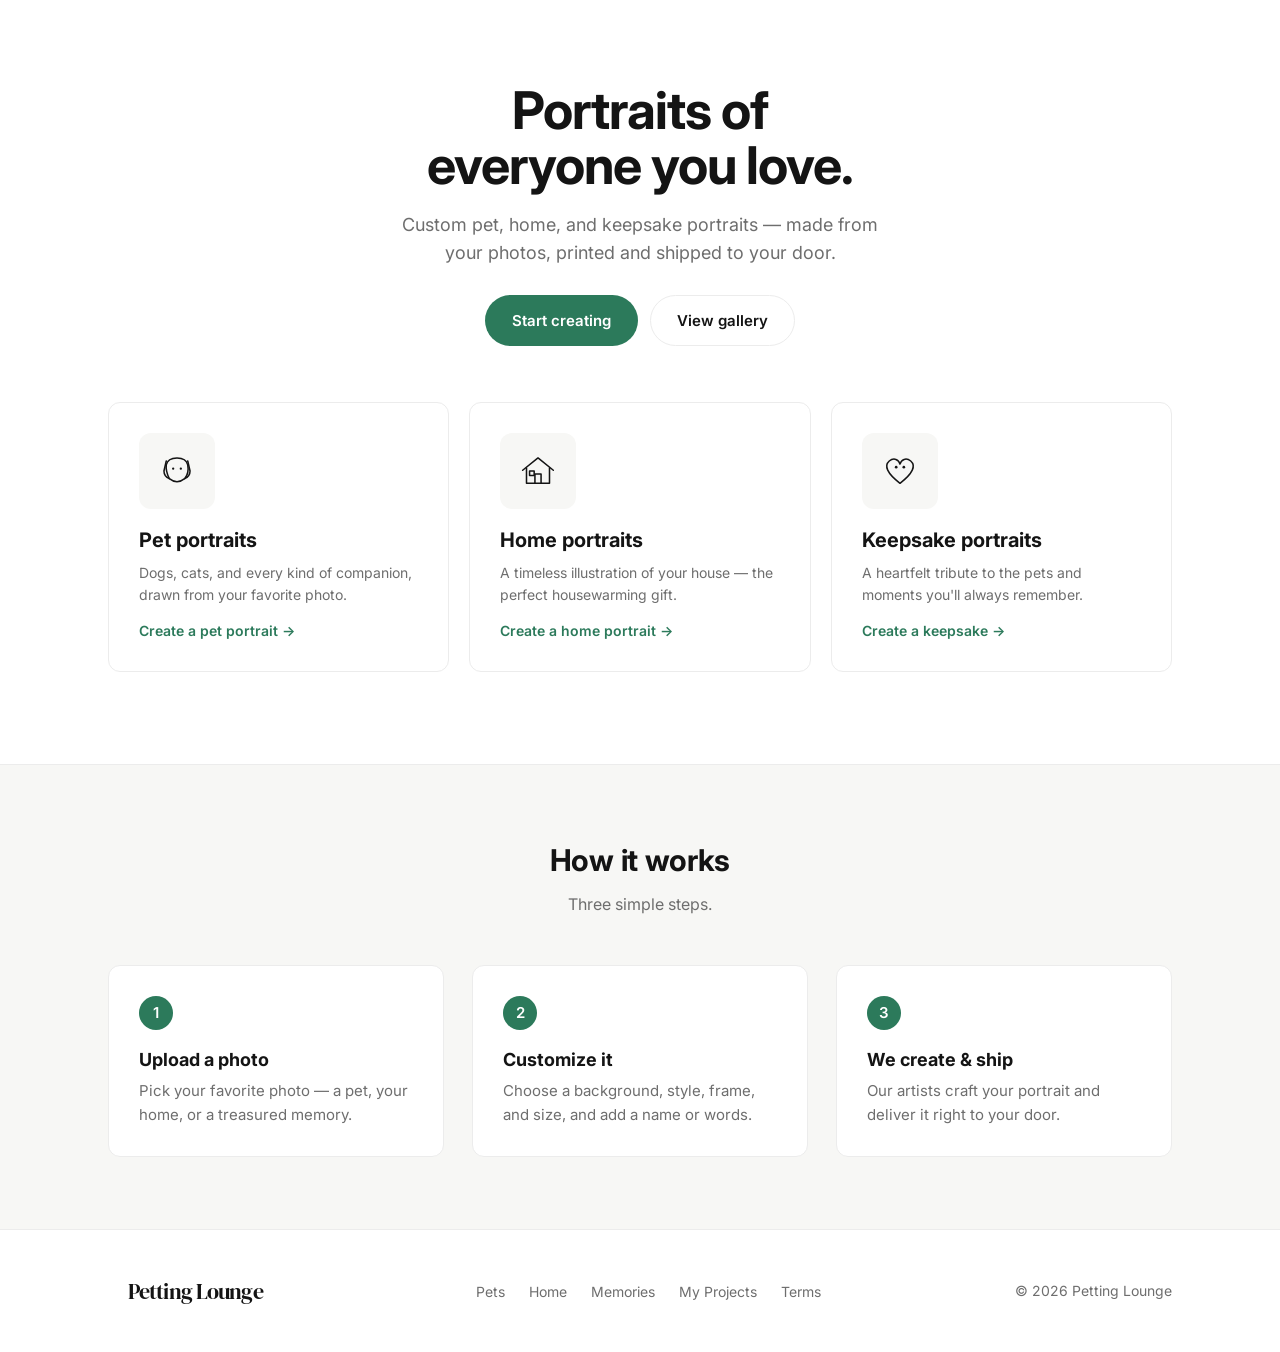
==== commit 19299aab: "Add project editing and deletion and unify page footers" ====
--- a/index.html
+++ b/index.html
@@ -19,7 +19,7 @@
     <h1>Portraits of<br />everyone you love.</h1>
     <p class="lead">Custom pet, home, and keepsake portraits — made from your photos, printed and shipped to your door.</p>
     <div class="cta-row">
-      <a href="projects.html" class="btn btn-primary">Start creating</a>
+      <a href="custom.html" class="btn btn-primary">Start creating</a>
       <a href="gallery.html" class="btn btn-outline">View gallery</a>
     </div>
   </section>
@@ -109,7 +109,7 @@
         <a href="pet.html">Pets</a>
         <a href="home.html">Home</a>
         <a href="memories.html">Memories</a>
-        <a href="gallery.html">Gallery</a>
+        <a href="custom.html">My Projects</a>
         <a href="terms.html">Terms</a>
       </nav>
       <span class="muted">© 2026 Petting Lounge</span>
--- a/style.css
+++ b/style.css
@@ -139,8 +139,8 @@
    HERO
    ========================================================================= */
 .hero {
-  display: grid; grid-template-columns: 1.05fr .95fr; gap: 56px;
-  align-items: center; padding: 88px 0 96px;
+  display: grid; grid-template-columns: 1.05fr .95fr; gap: 42px;
+  align-items: center; padding: 44px 0 48px;
 }
 .hero h1 {
   font-size: 54px; line-height: 1.05; letter-spacing: -.02em; font-weight: 700;
@@ -153,7 +153,7 @@
 /* the framed portrait shown in the hero */
 .frame {
   background: #fff; border: 1px solid var(--line); border-radius: var(--radius);
-  box-shadow: var(--shadow); padding: 22px; justify-self: center; max-width: 380px; width: 100%;
+  box-shadow: var(--shadow); padding: 14px; justify-self: center; max-width: 310px; width: 100%;
 }
 .frame .art {
   background: var(--wash); border-radius: 8px; aspect-ratio: 4/5;
@@ -272,6 +272,7 @@
   box-shadow: var(--shadow); padding: 28px; margin-bottom: 24px;
 }
 .panel h2 { font-size: 18px; margin-bottom: 18px; }
+.credit-summary { margin: 14px 0 0; color: var(--ink-soft); font-size: 14px; line-height: 1.45; }
 
 .info-row {
   display: flex; justify-content: space-between; gap: 16px;
@@ -307,11 +308,12 @@
 .account-actions.bottom { margin-top: 0; }
 
 /* =========================================================================
-   PROJECTS  (projects.html)
+   CUSTOM  (custom.html)
    ========================================================================= */
 .projects-page { max-width: 900px; margin: 0 auto; padding: 48px 28px 120px; }
-.projects-page h1 { font-size: 32px; letter-spacing: -.01em; margin-bottom: 24px; }
+.projects-page h1 { font-size: 32px; letter-spacing: -.01em; margin-bottom: 24px; text-align: center; }
 .projects-page h2 { font-size: 18px; margin-bottom: 16px; }
+.custom-credit-status { position: absolute; top: 112px; right: 28px; margin: 0; color: var(--ink-soft); font-size: 12.5px; text-align: right; }
 
 /* the create box */
 .create-box { margin-bottom: 40px; }
@@ -339,12 +341,22 @@
 
 /* projects grid */
 .project-grid { display: grid; grid-template-columns: repeat(auto-fill, minmax(200px, 1fr)); gap: 18px; }
+#saved-section { text-align: center; }
+#saved-section .project-grid { text-align: left; }
+#saved-section .project-grid .empty { grid-column: 1 / -1; width: 100%; text-align: center; }
 .project-card { border: 1px solid var(--line); border-radius: var(--radius); overflow: hidden; background: #fff; }
 .project-card img { width: 100%; aspect-ratio: 4/5; object-fit: cover; display: block; background: var(--wash); }
 .project-card .body { padding: 12px 14px; }
 .project-card .note { font-size: 14px; color: var(--ink); line-height: 1.4; }
 .project-card .note.none { color: var(--ink-soft); font-style: italic; }
 .project-card .meta { font-size: 12px; color: var(--ink-soft); margin-top: 8px; display: flex; justify-content: space-between; }
+.project-actions { display: flex; align-items: center; flex-wrap: wrap; gap: 8px; margin-top: 14px; }
+.project-delete { margin-left: auto; display: inline-flex; align-items: center; justify-content: center; width: 36px; height: 36px; border: 1px solid var(--line); border-radius: 8px; background: white; color: var(--ink-soft); cursor: pointer; }
+.project-delete:hover { color: #a32b2b; background: #fff3f3; }
+.project-delete:focus-visible { outline: 2px solid var(--accent); outline-offset: 2px; }
+.project-delete:disabled { opacity: .45; cursor: wait; }
+.project-editor { margin: auto; width: min(560px, calc(100% - 32px)); max-height: calc(100dvh - 32px); overflow-y: auto; padding: 28px; border: 1px solid var(--line); border-radius: var(--radius); color: var(--ink); }
+.project-editor::backdrop { background: rgba(0, 0, 0, .45); }
 
 /* create-box text fields */
 .create-box input[type="text"] {
@@ -353,6 +365,42 @@
 }
 .create-box input[type="text"]:focus { outline: 2px solid var(--accent); outline-offset: 1px; border-color: transparent; }
 .create-box .hint { font-size: 12.5px; color: var(--ink-soft); margin-top: 6px; }
+
+/* Custom project picker */
+.custom-picker { max-width: 760px; margin: 0 auto 48px; }
+.custom-picker > h2,
+.custom-picker > .sub { text-align: center; }
+.custom-picker > .sub { color: var(--ink-soft); margin: -8px 0 20px; }
+.custom-product-grid { display: grid; grid-template-columns: repeat(3, minmax(0, 1fr)); gap: 16px; align-items: start; }
+.custom-product {
+  border: 1px solid var(--line); border-radius: var(--radius); background: #fff; overflow: hidden;
+  cursor: pointer; min-width: 0; padding: 0; color: var(--ink); font: inherit; font-weight: 600; text-align: left;
+  transition: border-color .15s, transform .15s, box-shadow .15s;
+}
+.custom-product:hover, .custom-product:focus-visible { border-color: var(--accent); transform: translateY(-2px); box-shadow: var(--shadow); outline: none; }
+.custom-product img { display: block; width: 100%; height: 190px; object-fit: contain; padding: 10px; background: var(--wash); }
+.custom-product span { display: block; padding: 14px 16px; }
+.custom-modal { max-width: 560px; }
+.custom-step { padding: 42px; }
+.custom-step h2 { font-size: 26px; letter-spacing: -.02em; margin: 7px 0 4px; }
+.custom-step .modal-sub { color: var(--ink-soft); font-size: 15px; }
+.eyebrow { color: var(--accent); font-size: 11px; font-weight: 700; letter-spacing: .12em; }
+.category-grid { display: grid; grid-template-columns: repeat(3, 1fr); gap: 10px; margin-top: 26px; }
+.category-choice { border: 1px solid var(--line); border-radius: 10px; background: #fff; color: var(--ink); cursor: pointer; font: inherit; font-weight: 600; padding: 18px 8px; }
+.category-choice:hover, .category-choice:focus-visible { border-color: var(--accent); color: var(--accent); outline: none; }
+.custom-step .drop { border: 1.5px dashed var(--line); border-radius: 10px; padding: 22px; text-align: center; cursor: pointer; color: var(--ink-soft); }
+.custom-step .drop:hover, .custom-step .drop.drag { border-color: var(--accent); background: color-mix(in srgb, var(--accent) 6%, #fff); }
+.custom-step .drop.has-file { border-style: solid; border-color: var(--accent); color: var(--accent); font-weight: 600; }
+.custom-step textarea { width: 100%; min-height: 100px; resize: vertical; border: 1px solid var(--line); border-radius: 10px; font: inherit; font-size: 15px; padding: 12px 14px; }
+.custom-step textarea:focus { outline: 2px solid var(--accent); outline-offset: 1px; border-color: transparent; }
+.custom-step .btn { width: 100%; margin-top: 20px; }
+.card-inside-preview { position: relative; width: min(100%, 470px); margin: 16px auto; overflow: hidden; border-radius: 8px; }
+.card-inside-preview img { display: block; width: 100%; }
+.card-inside-message { position: absolute; top: 53%; left: 54%; right: 7%; transform: translateY(-50%); color: #302c29; font-family: Georgia, "Times New Roman", serif; font-size: clamp(13px, 2vw, 20px); line-height: 1.35; text-align: center; white-space: pre-wrap; overflow-wrap: anywhere; pointer-events: none; }
+.custom-step .msg { margin-top: 14px; font-size: 14px; }
+.back-link { border: 0; background: none; color: var(--ink-soft); cursor: pointer; font: inherit; font-size: 14px; margin-bottom: 20px; padding: 0; }
+.back-link:hover { color: var(--ink); }
+@media (max-width: 540px) { .custom-credit-status { position: static; margin: -8px 0 20px; text-align: left; } .custom-product-grid, .category-grid { grid-template-columns: 1fr; } .custom-step { padding: 30px 24px; } }
 
 /* customer examples grid */
 .example-grid { display: grid; grid-template-columns: repeat(auto-fill, minmax(200px, 1fr)); gap: 18px; }
@@ -430,7 +478,13 @@
 .product-tile:hover .pick, .product-tile:focus-visible .pick { opacity: 1; }
 
 @media (max-width: 900px) { .product-strip { grid-template-columns: repeat(3, 1fr); } }
-@media (max-width: 540px) { .product-strip { grid-template-columns: repeat(2, 1fr); } }
+@media (max-width: 540px) {
+  .product-strip {
+    display: flex; gap: 12px; overflow-x: auto; padding: 0 16px 10px;
+    scroll-snap-type: x mandatory; scroll-padding-left: 16px; -webkit-overflow-scrolling: touch;
+  }
+  .product-tile { flex: 0 0 74vw; scroll-snap-align: start; border-radius: var(--radius); }
+}
 
 /* modal */
 .modal-overlay {
@@ -571,6 +625,31 @@
 .modal-form { min-width: 0; overflow-wrap: anywhere; }
 .modal-grid { min-width: 0; }
 
+/* Mobile typography only — desktop sizing remains unchanged. */
+@media (max-width: 640px) {
+  body { font-size: 15px; }
+  .hero h1,
+  .home-hero h1,
+  .legal-page h1 { font-size: 34px; }
+  .hero p.lead,
+  .home-hero p.lead { font-size: 16px; }
+  .projects-page h1,
+  .account-page h1 { font-size: 28px; }
+  .strip-head h2 { font-size: 27px; }
+  .steps h2 { font-size: 26px; }
+  .frame .art .petname { font-size: 22px; }
+  .product-card h3 { font-size: 18px; }
+  .row-title { font-size: 20px; }
+  .custom-step h2 { font-size: 23px; }
+  .modal-form h2 { font-size: 20px; }
+  .summary h1 { font-size: 22px; }
+  .panel h2,
+  .projects-page h2 { font-size: 17px; }
+  .info-row,
+  .summary .row { font-size: 14px; }
+  .btn { font-size: 14px; }
+}
+
 /* product mockup with the portrait composited on top of the blank canvas */
 .mockup-stage { position: relative; width: 100%; }
 .mockup-stage .mockup-base { width: 100%; display: block; border-radius: 4px; }
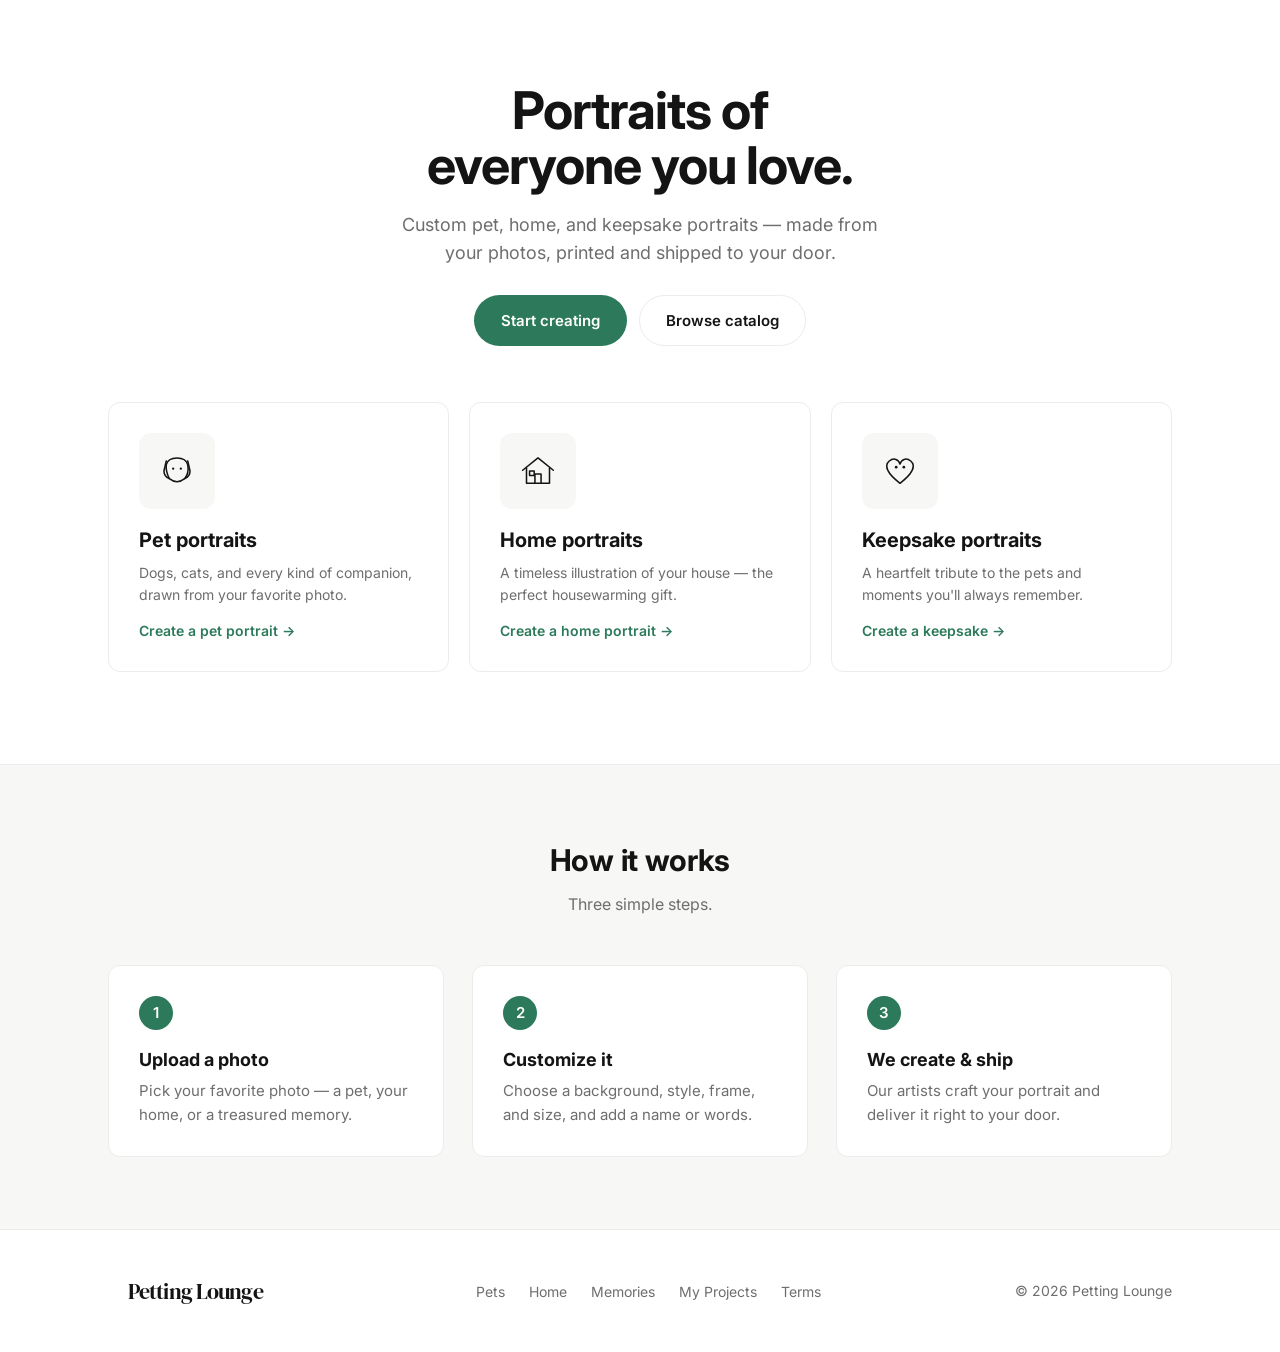
==== commit 06faaa1b: "Replace gallery with three-product custom artwork catalog" ====
--- a/index.html
+++ b/index.html
@@ -20,7 +20,7 @@
     <p class="lead">Custom pet, home, and keepsake portraits — made from your photos, printed and shipped to your door.</p>
     <div class="cta-row">
       <a href="custom.html" class="btn btn-primary">Start creating</a>
-      <a href="gallery.html" class="btn btn-outline">View gallery</a>
+      <a href="gallery.html" class="btn btn-outline">Browse catalog</a>
     </div>
   </section>
 
--- a/style.css
+++ b/style.css
@@ -49,6 +49,7 @@
 .btn:active { transform: translateY(1px); }
 .btn-primary { background: var(--accent); color: #fff; }
 .btn-primary:hover { background: var(--accent-dark); }
+#submit-btn:disabled { background: #e0e0e0; color: #666; border-color: #e0e0e0; opacity: 1; cursor: not-allowed; }
 .btn-outline { background: #fff; color: var(--ink); border-color: var(--line); }
 .btn-outline:hover { border-color: var(--ink); }
 
@@ -266,6 +267,12 @@
    ========================================================================= */
 .account-page { max-width: 720px; margin: 0 auto; padding: 56px 28px 120px; }
 .account-page h1 { font-size: 32px; letter-spacing: -.01em; margin-bottom: 28px; }
+.account-body { background: #fff; }
+.account-page h1, .account-page .panel h2 { color: var(--accent-dark); }
+.account-page .panel { background: #fff; border-color: #bdd8c8; }
+.credits-panel #credit-balance { font-size: clamp(22px, 4vw, 30px); font-weight: 700; }
+.credits-panel .info-row { align-items: center; border-bottom-color: #c9ddd1; }
+.credits-panel .credit-summary { padding-top: 14px; border-top: 1px solid #c9ddd1; color: var(--accent-dark); }
 
 .panel {
   background: #fff; border: 1px solid var(--line); border-radius: var(--radius);
@@ -273,6 +280,16 @@
 }
 .panel h2 { font-size: 18px; margin-bottom: 18px; }
 .credit-summary { margin: 14px 0 0; color: var(--ink-soft); font-size: 14px; line-height: 1.45; }
+#credit-balance { color: var(--accent); font-weight: 700; }
+#credit-reload { margin-top: 18px; }
+.credit-packages { display: grid; grid-template-columns: repeat(3, minmax(0, 1fr)); gap: 8px; margin-top: 14px; }
+.credit-packages .btn { min-width: 0; padding: 12px 8px; font-size: 14px; text-align: center; white-space: normal; }
+.credits-panel .credit-packages .btn { display: flex; flex-direction: column; gap: 6px; border-radius: 14px; padding: 18px 8px; background: #fff; color: var(--accent-dark); border-color: #b7d3c2; }
+.credits-panel .credit-packages .btn:hover:not(:disabled) { background: #dcefe3; border-color: var(--accent); }
+.credits-panel .credit-packages .btn:focus-visible { outline: 3px solid var(--accent); outline-offset: 3px; }
+.package-credits { font-weight: 700; }
+.package-price { font-size: 19px; }
+.package-price small { font-size: 11px; font-weight: 400; }
 
 .info-row {
   display: flex; justify-content: space-between; gap: 16px;
@@ -357,6 +374,9 @@
 .project-delete:disabled { opacity: .45; cursor: wait; }
 .project-editor { margin: auto; width: min(560px, calc(100% - 32px)); max-height: calc(100dvh - 32px); overflow-y: auto; padding: 28px; border: 1px solid var(--line); border-radius: var(--radius); color: var(--ink); }
 .project-editor::backdrop { background: rgba(0, 0, 0, .45); }
+.project-review { width: min(960px, calc(100% - 32px)); }
+.review-image { display: block; width: 100%; height: min(60vh, 680px); object-fit: contain; background: var(--wash); border-radius: 8px; }
+.review-message { white-space: pre-wrap; overflow-wrap: anywhere; margin-top: 8px; }
 
 /* create-box text fields */
 .create-box input[type="text"] {
@@ -552,6 +572,11 @@
 }
 .preview-panel img { max-width: 100%; border-radius: 8px; box-shadow: var(--shadow); }
 .preview-panel .mockup-stage img { box-shadow: none; }
+.preview-panel .checkout-mockup .mockup-art {
+  border-radius: 0;
+  object-fit: cover;
+  object-position: center;
+}
 .preview-panel .mockup-base { border-radius: 8px; box-shadow: var(--shadow); }
 .preview-loading { text-align: center; color: var(--ink-soft); font-size: 14px; }
 .spinner {
@@ -651,8 +676,48 @@
 }
 
 /* product mockup with the portrait composited on top of the blank canvas */
+.artwork-modal { max-width: 1200px; }
+.artwork-modal .modal-grid { grid-template-columns: minmax(0, 2fr) minmax(300px, 1fr); }
+.artwork-modal .modal-preview { padding: 12px; }
+.artwork-stage { width: 100%; }
+.artwork-stage .preview-sketch { margin: 24px auto; max-width: min(390px, 100%); }
+.artwork-stage .preview-sketch[hidden] { display: none; }
+.artwork-preview { display: none; width: 100%; height: 72vh; object-fit: contain; }
+@media (max-width: 700px) {
+  .artwork-modal .modal-grid { grid-template-columns: 1fr; }
+  .artwork-modal .modal-preview { max-height: none; }
+  .artwork-preview { height: 46vh; }
+}
+
 .mockup-stage { position: relative; width: 100%; }
 .mockup-stage .mockup-base { width: 100%; display: block; border-radius: 4px; }
 .mockup-stage .mockup-art {
   position: absolute; object-fit: cover; display: none;
 }
+
+/* Product catalog */
+.catalog-page { padding-top: 56px; padding-bottom: 72px; }
+.catalog-heading h1 { font-family: "DM Serif Display", Georgia, serif; font-size: clamp(36px, 6vw, 56px); font-weight: 400; }
+.catalog-heading p, .catalog-description, #catalog-status { color: var(--ink-soft); }
+.catalog-categories { display: flex; flex-wrap: wrap; gap: 10px; margin: 24px 0; }
+.catalog-section { margin-top: 40px; scroll-margin-top: 100px; }
+.catalog-section h2 { font-family: "DM Serif Display", Georgia, serif; font-size: 32px; font-weight: 400; }
+.catalog-description { margin: 6px 0 20px; }
+.catalog-grid { display: grid; grid-template-columns: repeat(3, minmax(0, 1fr)); gap: 24px; }
+.catalog-card { overflow: hidden; border: 1px solid var(--line); border-radius: var(--radius); background: #fff; }
+.catalog-image { display: flex; align-items: center; justify-content: center; aspect-ratio: 1; background: var(--wash); text-decoration: none; }
+.catalog-image img { width: 100%; height: 100%; object-fit: contain; }
+.catalog-details { padding: 22px; }
+.catalog-details h3 { font-size: 20px; }
+.catalog-price { color: var(--ink-soft); margin-top: 6px; }
+.catalog-details .btn { margin-top: 18px; }
+.product-row[id] { scroll-margin-top: 100px; }
+@media (max-width: 760px) { .catalog-grid { grid-template-columns: repeat(2, minmax(0, 1fr)); } }
+@media (max-width: 500px) { .catalog-grid { grid-template-columns: 1fr; } .catalog-page { padding-top: 32px; } }
+.catalog-product { width: 100%; padding: 0; color: inherit; font: inherit; text-align: left; cursor: pointer; }
+.catalog-product:hover { border-color: var(--brown); }
+.catalog-product:focus-visible { outline: 3px solid var(--accent); outline-offset: 4px; }
+.catalog-product:disabled { opacity: .6; cursor: wait; }
+.catalog-product .catalog-details { display: block; }
+.catalog-product-label { display: block; font-family: "DM Serif Display", Georgia, serif; font-size: 32px; }
+#artPrompt { width: 100%; padding: 12px; border: 1px solid var(--line); border-radius: 8px; font: inherit; resize: vertical; }
